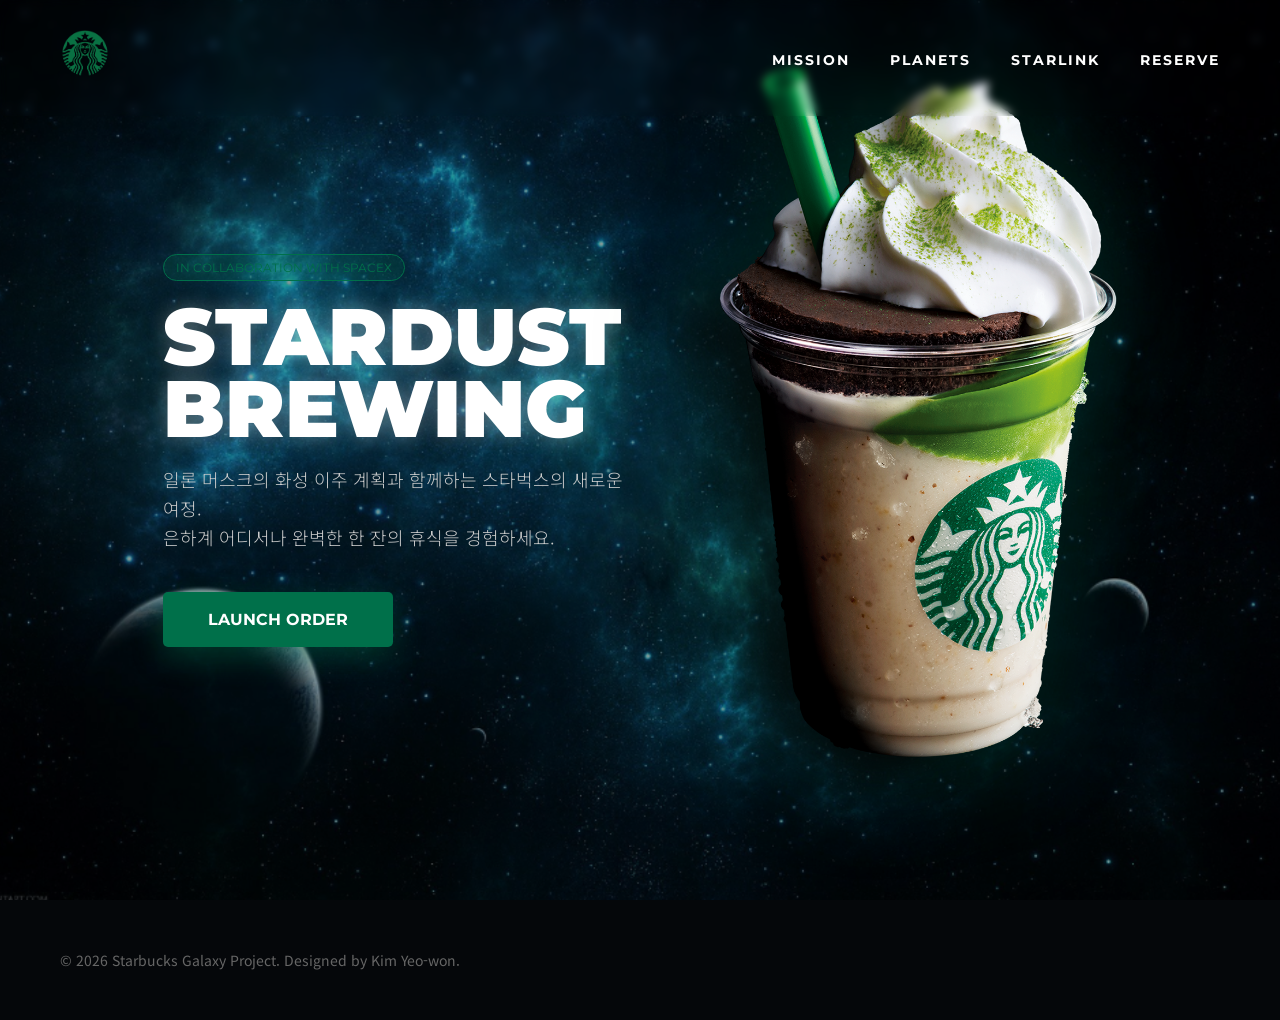
==== example/index.html @ 32a8cc9a "0512c" ====
<!DOCTYPE html>
<html lang="ko">
<head>
    <meta charset="UTF-8">
    <meta name="viewport" content="width=device-width, initial-scale=1.0">
    <title>Starbucks Galaxy | In Collaboration with SpaceX</title>
    <link href="https://fonts.googleapis.com/css2?family=Montserrat:wght@700;900&family=Noto+Sans+KR:wght@300;500;700&display=swap" rel="stylesheet">
    <link rel="stylesheet" href="style.css">
</head>
<body>
    <div class="space-background"></div>

    <header>
        <div class="container">
            <h1 class="logo">
                <a href="#"><img src="./images/logo.png" alt="Starbucks"></a>
            </h1>
            <nav>
                <ul class="nav-menu">
                    <li><a href="#">MISSION</a></li>
                    <li><a href="#">PLANETS</a></li>
                    <li><a href="#">STARLINK</a></li>
                    <li><a href="#">RESERVE</a></li>
                </ul>
            </nav>
        </div>
    </header>

    <main class="hero">
        <div class="container">
            <div class="hero-content">
                <span class="badge">IN COLLABORATION WITH SPACEX</span>
                <h2 class="main-title">STARDUST<br>BREWING</h2>
                <p class="description">
                    일론 머스크의 화성 이주 계획과 함께하는 스타벅스의 새로운 여정.<br>
                    은하계 어디서나 완벽한 한 잔의 휴식을 경험하세요.
                </p>
                <div class="cta-area">
                    <a href="#" class="btn-primary">LAUNCH ORDER</a>
                </div>
            </div>
            
            <div class="hero-visual">
                <img src="./images/cup.png" alt="Space Coffee" class="floating-cup">
            </div>
        </div>
    </main>

    <footer>
        <div class="container">
            <p>&copy; 2026 Starbucks Galaxy Project. Designed by Kim Yeo-won.</p>
        </div>
    </footer>
</body>
</html>
---- example/style.css ----
/* 1. Reset & Base */
* { margin: 0; padding: 0; box-sizing: border-box; }
body {
    background-color: #05070a;
    color: #ffffff;
    font-family: 'Noto Sans KR', sans-serif;
    overflow-x: hidden;
}

.container {
    max-width: 1200px; /* 교수님 가이드 준수 */
    margin: 0 auto;
    padding: 0 20px;
    display: flex;
    justify-content: space-between;
    align-items: center;
}

/* 2. Space Background (Parallax 효과 배경) */
.space-background {
    position: fixed;
    top: 0; left: 0;
    width: 100%; height: 100%;
    /* 배경 이미지는 1920px 고화질 권장 */
    background: url('./images/우주배경.png') no-repeat center center;
    background-size: cover;
    background-attachment: fixed;
    z-index: -1;
    filter: brightness(0.6);
}

/* 3. Header & Navigation */
header {
    width: 100%;
    padding: 30px 0;
    position: fixed;
    top: 0; left: 0;
    z-index: 1000;
    backdrop-filter: blur(5px); /* 유리창 느낌 */
}

.logo img { width: 50px; height: auto; }

.nav-menu { display: flex; list-style: none; }
.nav-menu li { margin-left: 40px; }
.nav-menu li a {
    text-decoration: none;
    color: #fff;
    font-family: 'Montserrat', sans-serif;
    font-weight: 700;
    font-size: 14px;
    letter-spacing: 2px;
    transition: 0.3s;
}
.nav-menu li a:hover { color: #00704A; }

/* 4. Hero Section */
.hero {
    height: 100vh;
    display: flex;
    align-items: center;
}

.hero-content { flex: 1; }
.badge {
    display: inline-block;
    padding: 5px 12px;
    background: rgba(0, 112, 74, 0.2);
    border: 1px solid #00704A;
    border-radius: 50px;
    font-family: 'Montserrat', sans-serif;
    font-size: 12px;
    color: #00704A;
    margin-bottom: 20px;
}

.main-title {
    font-family: 'Montserrat', sans-serif;
    font-weight: 900;
    font-size: 80px;
    line-height: 0.9;
    margin-bottom: 20px;
    text-shadow: 0 0 20px rgba(255,255,255,0.3);
}

.description {
    font-size: 18px;
    line-height: 1.6;
    font-weight: 300;
    margin-bottom: 40px;
    color: #cccccc;
}

.btn-primary {
    display: inline-block;
    padding: 18px 45px;
    background: #00704A;
    color: #fff;
    text-decoration: none;
    font-family: 'Montserrat', sans-serif;
    font-weight: 700;
    border-radius: 5px;
    transition: 0.4s;
    box-shadow: 0 10px 30px rgba(0, 112, 74, 0.4);
}
.btn-primary:hover {
    transform: translateY(-5px);
    background: #008254;
    box-shadow: 0 15px 40px rgba(0, 112, 74, 0.6);
}

/* 5. Floating Animation (Concept 1, 3 통합) */
.hero-visual {
    flex: 1;
    display: flex;
    justify-content: flex-end;
}

.floating-cup {
    width: 450px; /* 1920px 화면에서 적절한 크기 */
    animation: spaceFloat 6s ease-in-out infinite;
    filter: drop-shadow(0 0 50px rgba(0, 112, 74, 0.3));
}

@keyframes spaceFloat {
    0%, 100% { transform: translateY(0) rotate(0deg); }
    50% { transform: translateY(-30px) rotate(3deg); }
}

/* 6. Footer */
footer {
    padding: 50px 0;
    text-align: center;
    font-size: 14px;
    color: #666;
}
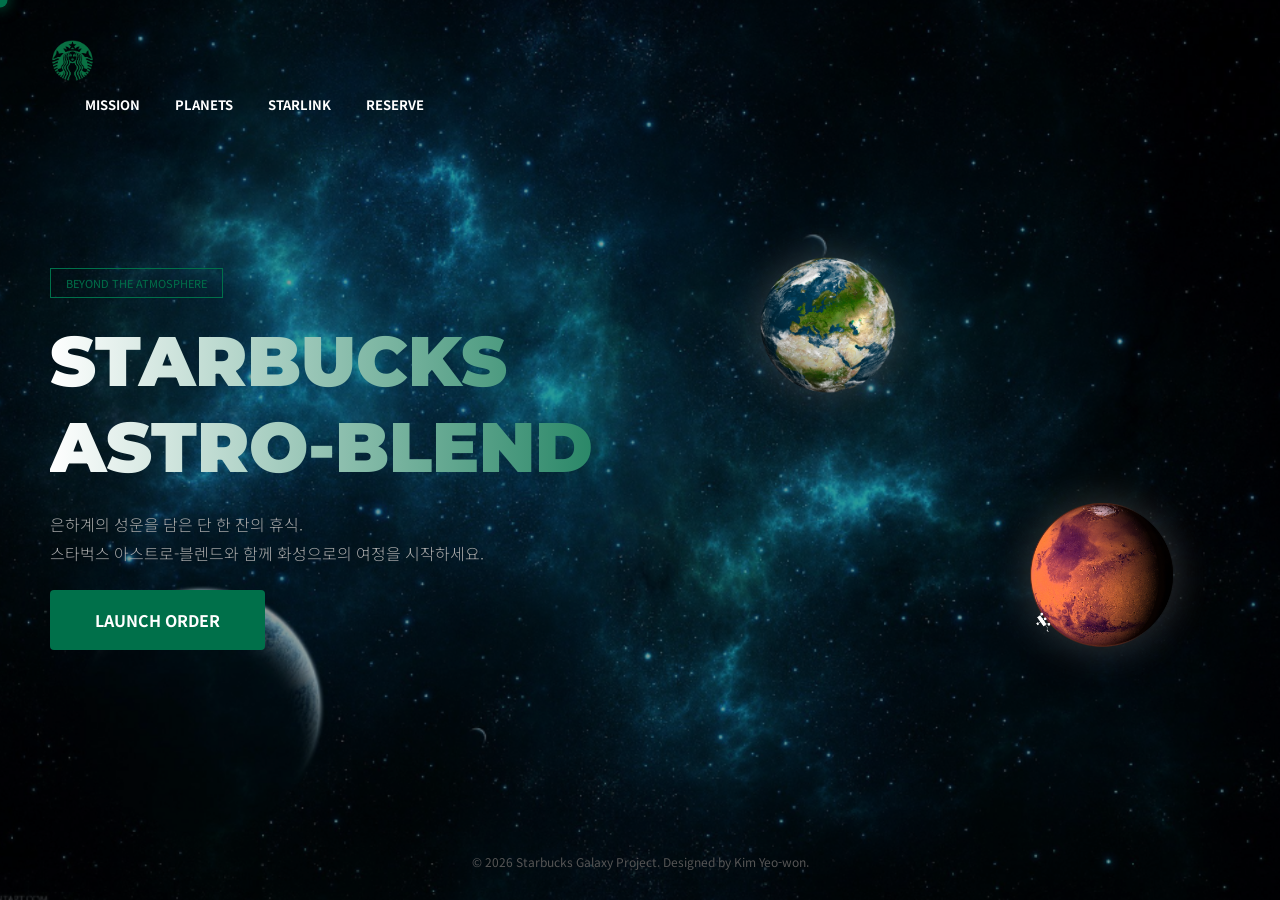
==== commit 66da4c0e: "j" ====
--- a/example/index.html
+++ b/example/index.html
@@ -3,18 +3,17 @@
 <head>
     <meta charset="UTF-8">
     <meta name="viewport" content="width=device-width, initial-scale=1.0">
-    <title>Starbucks Galaxy | In Collaboration with SpaceX</title>
-    <link href="https://fonts.googleapis.com/css2?family=Montserrat:wght@700;900&family=Noto+Sans+KR:wght@300;500;700&display=swap" rel="stylesheet">
+    <title>STARBUCKS: ASTRO-BLEND</title>
+    <link href="https://fonts.googleapis.com/css2?family=Montserrat:wght@700;900&family=Noto+Sans+KR:wght@100;300;700&display=swap" rel="stylesheet">
     <link rel="stylesheet" href="style.css">
 </head>
 <body>
+    <div class="cursor-follower"></div>
     <div class="space-background"></div>
-
+    
     <header>
         <div class="container">
-            <h1 class="logo">
-                <a href="#"><img src="./images/logo.png" alt="Starbucks"></a>
-            </h1>
+            <h1 class="logo"><a href="#"><img src="./images/logo.png" alt="Starbucks"></a></h1>
             <nav>
                 <ul class="nav-menu">
                     <li><a href="#">MISSION</a></li>
@@ -26,30 +25,46 @@
         </div>
     </header>
 
-    <main class="hero">
-        <div class="container">
-            <div class="hero-content">
-                <span class="badge">IN COLLABORATION WITH SPACEX</span>
-                <h2 class="main-title">STARDUST<br>BREWING</h2>
-                <p class="description">
-                    일론 머스크의 화성 이주 계획과 함께하는 스타벅스의 새로운 여정.<br>
-                    은하계 어디서나 완벽한 한 잔의 휴식을 경험하세요.
-                </p>
-                <div class="cta-area">
+    <main>
+        <section class="hero">
+            <div class="container flex-box">
+                <div class="hero-content">
+                    <span class="badge">BEYOND THE ATMOSPHERE</span>
+                    <h2 class="main-title">STARBUCKS<br>ASTRO-BLEND</h2> <p class="description">
+                        은하계의 성운을 담은 단 한 잔의 휴식.<br>
+                        스타벅스 아스트로-블렌드와 함께 화성으로의 여정을 시작하세요.
+                    </p>
                     <a href="#" class="btn-primary">LAUNCH ORDER</a>
                 </div>
+
+                <div class="galaxy-display">
+                    <div class="planet-unit earth-pos">
+                        <div class="interaction-area">
+                            <img src="./images/cup.png" alt="Earth Drink" class="drink-popup">
+                            <img src="./images/planet_earth.png" alt="Earth" class="planet-img">
+                        </div>
+                    </div>
+                    <div class="planet-unit mars-pos">
+                        <div class="interaction-area">
+                            <img src="./images/drink_red.png" alt="Mars Drink" class="drink-popup">
+                            <img src="./images/planet_mars.png" alt="Mars" class="planet-img">
+                        </div>
+                    </div>
+                </div>
             </div>
-            
-            <div class="hero-visual">
-                <img src="./images/cup.png" alt="Space Coffee" class="floating-cup">
-            </div>
-        </div>
+        </section>
     </main>
 
     <footer>
-        <div class="container">
-            <p>&copy; 2026 Starbucks Galaxy Project. Designed by Kim Yeo-won.</p>
-        </div>
+        <p>&copy; 2026 Starbucks Galaxy Project. Designed by Kim Yeo-won.</p>
     </footer>
+
+    <script>
+        const cursor = document.querySelector('.cursor-follower');
+        document.addEventListener('mousemove', (e) => {
+            cursor.style.left = e.clientX + 'px';
+            cursor.style.top = e.clientY + 'px';
+        });
+    </script>
 </body>
 </html>
--- a/example/style.css
+++ b/example/style.css
@@ -1,136 +1,92 @@
-/* 1. Reset & Base */
-* { margin: 0; padding: 0; box-sizing: border-box; }
-body {
-    background-color: #05070a;
-    color: #ffffff;
-    font-family: 'Noto Sans KR', sans-serif;
-    overflow-x: hidden;
+/* 기본 설정 */
+* { margin: 0; padding: 0; box-sizing: border-box; cursor: none; }
+body { background-color: #020406; color: #fff; font-family: 'Noto Sans KR', sans-serif; overflow: hidden; }
+
+/* 커스텀 커서 */
+.cursor-follower {
+    width: 15px; height: 15px; background: #00704a; border-radius: 50%;
+    position: fixed; pointer-events: none; z-index: 9999;
+    box-shadow: 0 0 15px #00704a; transform: translate(-50%, -50%);
 }
 
-.container {
-    max-width: 1200px; /* 교수님 가이드 준수 */
-    margin: 0 auto;
-    padding: 0 20px;
-    display: flex;
-    justify-content: space-between;
-    align-items: center;
-}
-
-/* 2. Space Background (Parallax 효과 배경) */
+/* 배경 복구: 이미지 경로 확인 필수! */
 .space-background {
-    position: fixed;
-    top: 0; left: 0;
-    width: 100%; height: 100%;
-    /* 배경 이미지는 1920px 고화질 권장 */
+    position: fixed; top: 0; left: 0; width: 100%; height: 100%;
     background: url('./images/우주배경.png') no-repeat center center;
     background-size: cover;
-    background-attachment: fixed;
     z-index: -1;
     filter: brightness(0.6);
 }
 
-/* 3. Header & Navigation */
-header {
-    width: 100%;
-    padding: 30px 0;
-    position: fixed;
-    top: 0; left: 0;
-    z-index: 1000;
-    backdrop-filter: blur(5px); /* 유리창 느낌 */
-}
+.container { max-width: 1400px; margin: 0 auto; padding: 0 50px; }
+.flex-box { display: flex; justify-content: space-between; align-items: center; height: 100vh; }
 
-.logo img { width: 50px; height: auto; }
-
-.nav-menu { display: flex; list-style: none; }
-.nav-menu li { margin-left: 40px; }
-.nav-menu li a {
-    text-decoration: none;
-    color: #fff;
-    font-family: 'Montserrat', sans-serif;
-    font-weight: 700;
-    font-size: 14px;
-    letter-spacing: 2px;
-    transition: 0.3s;
-}
-.nav-menu li a:hover { color: #00704A; }
-
-/* 4. Hero Section */
-.hero {
-    height: 100vh;
-    display: flex;
-    align-items: center;
-}
-
-.hero-content { flex: 1; }
-.badge {
-    display: inline-block;
-    padding: 5px 12px;
-    background: rgba(0, 112, 74, 0.2);
-    border: 1px solid #00704A;
-    border-radius: 50px;
-    font-family: 'Montserrat', sans-serif;
-    font-size: 12px;
-    color: #00704A;
+/* 타이틀 한 줄 고정 */
+.hero-content { flex: 0 0 650px; }
+.main-title {
+    font-family: 'Montserrat', sans-serif; font-weight: 900; font-size: 70px;
+    white-space: nowrap; 
+    background: linear-gradient(to right, #fff, #00704a);
+    -webkit-background-clip: text; -webkit-text-fill-color: transparent;
     margin-bottom: 20px;
 }
 
-.main-title {
-    font-family: 'Montserrat', sans-serif;
-    font-weight: 900;
-    font-size: 80px;
-    line-height: 0.9;
-    margin-bottom: 20px;
-    text-shadow: 0 0 20px rgba(255,255,255,0.3);
+/* 행성 배치 영역 */
+.galaxy-display {
+    position: relative;
+    width: 600px; height: 500px;
 }
 
-.description {
-    font-size: 18px;
-    line-height: 1.6;
-    font-weight: 300;
-    margin-bottom: 40px;
-    color: #cccccc;
+.planet-unit {
+    position: absolute;
+    width: 150px; height: 150px;
+    display: flex; justify-content: center; align-items: center;
 }
 
-.btn-primary {
-    display: inline-block;
-    padding: 18px 45px;
-    background: #00704A;
-    color: #fff;
-    text-decoration: none;
-    font-family: 'Montserrat', sans-serif;
-    font-weight: 700;
-    border-radius: 5px;
-    transition: 0.4s;
-    box-shadow: 0 10px 30px rgba(0, 112, 74, 0.4);
-}
-.btn-primary:hover {
-    transform: translateY(-5px);
-    background: #008254;
-    box-shadow: 0 15px 40px rgba(0, 112, 74, 0.6);
+/* 지구와 화성 위치 분산 (서로 안 붙게 수정) */
+.earth-pos { top: 10%; left: 10%; }
+.mars-pos { bottom: 10%; right: 10%; }
+
+.interaction-area {
+    position: relative;
+    width: 100%; height: 100%;
+    display: flex; flex-direction: column; align-items: center;
 }
 
-/* 5. Floating Animation (Concept 1, 3 통합) */
-.hero-visual {
-    flex: 1;
-    display: flex;
-    justify-content: flex-end;
+.planet-img {
+    width: 100%; height: 100%; object-fit: contain;
+    z-index: 2; transition: 0.5s ease;
+    filter: drop-shadow(0 0 20px rgba(255,255,255,0.2));
 }
 
-.floating-cup {
-    width: 450px; /* 1920px 화면에서 적절한 크기 */
-    animation: spaceFloat 6s ease-in-out infinite;
-    filter: drop-shadow(0 0 50px rgba(0, 112, 74, 0.3));
+/* 음료 팝업 인터랙션 */
+.drink-popup {
+    position: absolute;
+    bottom: 30px;
+    width: 130px; /* 음료 크기 */
+    opacity: 0;
+    transform: translateY(30px) scale(0.5);
+    transition: all 0.6s cubic-bezier(0.34, 1.56, 0.64, 1);
+    z-index: 1;
 }
 
-@keyframes spaceFloat {
-    0%, 100% { transform: translateY(0) rotate(0deg); }
-    50% { transform: translateY(-30px) rotate(3deg); }
+/* 호버 시 음료가 위로 튀어나옴 */
+.interaction-area:hover .drink-popup {
+    opacity: 1;
+    transform: translateY(-120px) scale(1.1);
 }
 
-/* 6. Footer */
-footer {
-    padding: 50px 0;
-    text-align: center;
-    font-size: 14px;
-    color: #666;
-}+.interaction-area:hover .planet-img {
+    transform: scale(1.1);
+}
+
+/* 기타 UI */
+header { position: fixed; top: 0; width: 100%; padding: 40px 0; z-index: 100; }
+.logo img { width: 45px; }
+.nav-menu { display: flex; list-style: none; }
+.nav-menu li { margin-left: 35px; }
+.nav-menu a { color: #fff; text-decoration: none; font-size: 13px; font-weight: 700; }
+.badge { color: #00704a; border: 1px solid #00704a; padding: 6px 15px; font-size: 11px; margin-bottom: 20px; display: inline-block; }
+.description { font-weight: 300; color: #aaa; line-height: 1.8; margin-bottom: 40px; }
+.btn-primary { background: #00704a; color: #fff; padding: 18px 45px; text-decoration: none; border-radius: 4px; font-weight: 700; }
+footer { position: fixed; bottom: 30px; width: 100%; text-align: center; font-size: 12px; color: #555; }
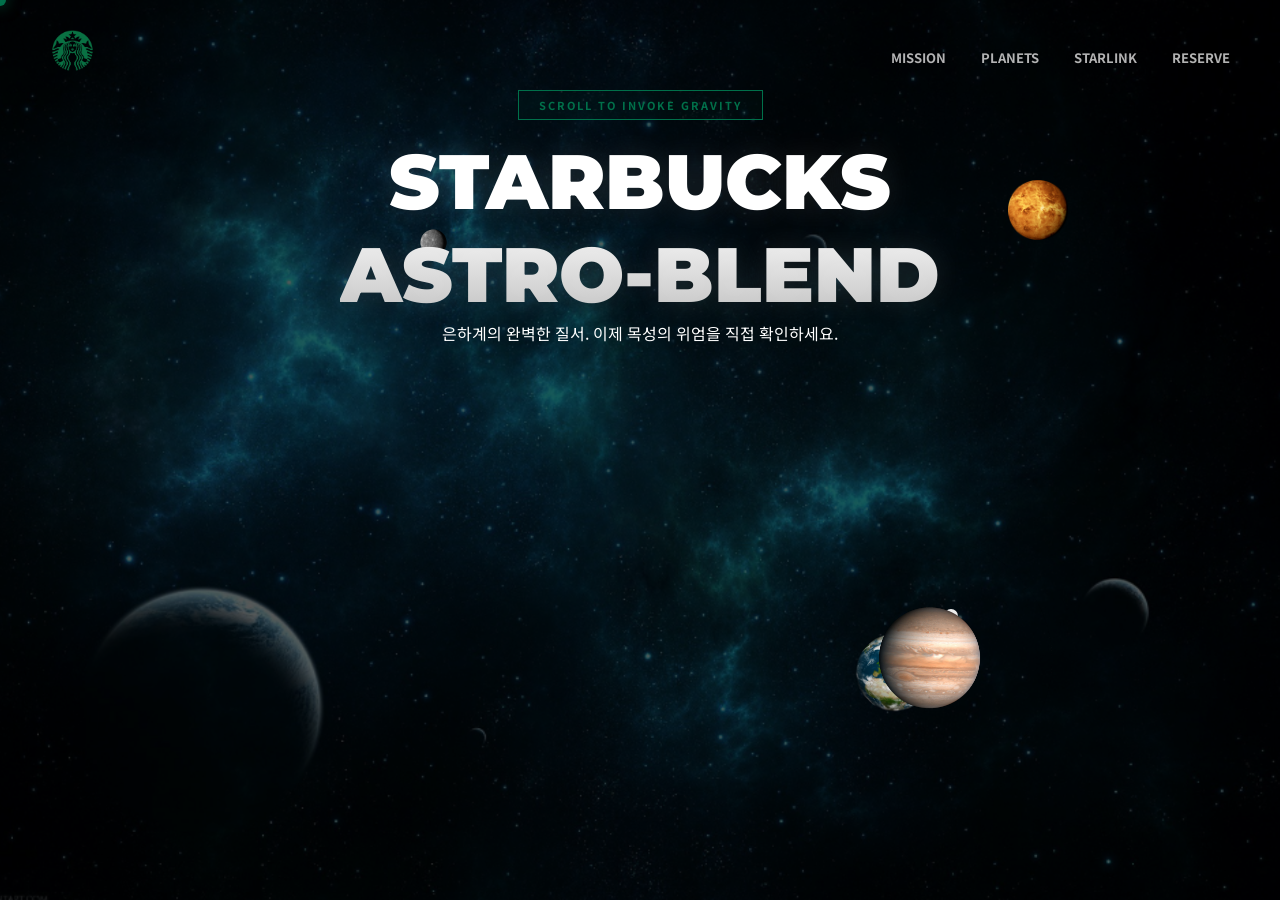
==== commit 0d133fe8: "0519" ====
--- a/example/index.html
+++ b/example/index.html
@@ -2,9 +2,8 @@
 <html lang="ko">
 <head>
     <meta charset="UTF-8">
-    <meta name="viewport" content="width=device-width, initial-scale=1.0">
-    <title>STARBUCKS: ASTRO-BLEND</title>
-    <link href="https://fonts.googleapis.com/css2?family=Montserrat:wght@700;900&family=Noto+Sans+KR:wght@100;300;700&display=swap" rel="stylesheet">
+    <title>STARBUCKS: THE COSMIC ORDER</title>
+    <link href="https://fonts.googleapis.com/css2?family=Montserrat:wght@900&family=Noto+Sans+KR:wght@100;300;700&display=swap" rel="stylesheet">
     <link rel="stylesheet" href="style.css">
 </head>
 <body>
@@ -12,55 +11,79 @@
     <div class="space-background"></div>
     
     <header>
-        <div class="container">
-            <h1 class="logo"><a href="#"><img src="./images/logo.png" alt="Starbucks"></a></h1>
+        <div class="container flex-header">
+            <h1 class="logo"><img src="./images/logo.png" alt="Starbucks"></h1>
             <nav>
                 <ul class="nav-menu">
-                    <li><a href="#">MISSION</a></li>
-                    <li><a href="#">PLANETS</a></li>
-                    <li><a href="#">STARLINK</a></li>
-                    <li><a href="#">RESERVE</a></li>
+                    <li><a href="#">MISSION</a></li><li><a href="#">PLANETS</a></li><li><a href="#">STARLINK</a></li><li><a href="#">RESERVE</a></li>
                 </ul>
             </nav>
         </div>
     </header>
 
-    <main>
-        <section class="hero">
-            <div class="container flex-box">
-                <div class="hero-content">
-                    <span class="badge">BEYOND THE ATMOSPHERE</span>
-                    <h2 class="main-title">STARBUCKS<br>ASTRO-BLEND</h2> <p class="description">
-                        은하계의 성운을 담은 단 한 잔의 휴식.<br>
-                        스타벅스 아스트로-블렌드와 함께 화성으로의 여정을 시작하세요.
-                    </p>
-                    <a href="#" class="btn-primary">LAUNCH ORDER</a>
-                </div>
+    <main id="main-canvas">
+        <div class="hero-text" id="hero-text">
+            <span class="badge">SCROLL TO INVOKE GRAVITY</span>
+            <h2 class="main-title">STARBUCKS<br>ASTRO-BLEND</h2> <p class="description">은하계의 완벽한 질서. 이제 목성의 위엄을 직접 확인하세요.</p>
+        </div>
 
-                <div class="galaxy-display">
-                    <div class="planet-unit earth-pos">
-                        <div class="interaction-area">
-                            <img src="./images/cup.png" alt="Earth Drink" class="drink-popup">
-                            <img src="./images/planet_earth.png" alt="Earth" class="planet-img">
-                        </div>
-                    </div>
-                    <div class="planet-unit mars-pos">
-                        <div class="interaction-area">
-                            <img src="./images/drink_red.png" alt="Mars Drink" class="drink-popup">
-                            <img src="./images/planet_mars.png" alt="Mars" class="planet-img">
-                        </div>
-                    </div>
+        <div class="solar-system" id="solar-system">
+            <div class="sun-event-group">
+                <img src="./images/sun_drink.png" alt="Sun Drink" class="sun-drink-popup">
+                <div class="center-sun">
+                    <img src="./images/sun.png" alt="Sun" class="sun-img">
+                    <div class="sun-glow"></div>
                 </div>
             </div>
-        </section>
+
+            <div class="orbit-container">
+                <div class="static-orbit" style="--orbit: 160px;"></div>
+                <div class="static-orbit" style="--orbit: 240px;"></div>
+                <div class="static-orbit" style="--orbit: 340px;"></div>
+                <div class="static-orbit" style="--orbit: 450px;"></div>
+                <div class="static-orbit" style="--orbit: 620px;"></div>
+                <div class="static-orbit" style="--orbit: 800px;"></div>
+            </div>
+
+            <div class="planet-node" style="--scatter-x: -30vw; --scatter-y: -25vh; --orbit: 160px; --p-size: 35px; --speed: 8s;">
+                <div class="planet-unit"><img src="./images/drink_mercury.png" class="drink-popup"><img src="./images/planet_mercury.png" class="planet-img"></div>
+            </div>
+            <div class="planet-node" style="--scatter-x: 10vw; --scatter-y: -30vh; --orbit: 240px; --p-size: 60px; --speed: 13s;">
+                <div class="planet-unit"><img src="./images/drink_venus.png" class="drink-popup"><img src="./images/planet_venus.png" class="planet-img"></div>
+            </div>
+            <div class="planet-node" style="--scatter-x: -10vw; --scatter-y: 20vh; --orbit: 340px; --p-size: 85px; --speed: 20s;">
+                <div class="planet-unit">
+                    <img src="./images/cup.png" class="drink-popup">
+                    <div class="earth-system">
+                        <img src="./images/planet_earth.png" class="planet-img">
+                        <div class="moon-wrap"><img src="./images/planet_moon.png" class="moon"></div> </div>
+                </div>
+            </div>
+            <div class="planet-node" style="--scatter-x: 20vw; --scatter-y: 25vh; --orbit: 450px; --p-size: 55px; --speed: 28s;">
+                <div class="planet-unit"><img src="./images/drink_red.png" class="drink-popup"><img src="./images/planet_mars.png" class="planet-img"></div>
+            </div>
+            <div class="planet-node" style="--scatter-x: -35vw; --scatter-y: 10vh; --orbit: 620px; --p-size: 240px; --speed: 45s;"> <div class="planet-unit"><img src="./images/drink_brown.png" class="drink-popup"><img src="./images/planet_jupiter.png" class="planet-img"></div>
+            </div>
+            <div class="planet-node" style="--scatter-x: 30vw; --scatter-y: -15vh; --orbit: 800px; --p-size: 150px; --speed: 65s;"> <div class="planet-unit"><img src="./images/drink_yellow.png" class="drink-popup"><img src="./images/planet_saturn.png" class="planet-img" style="width:170%;"></div>
+            </div>
+        </div>
     </main>
 
-    <footer>
-        <p>&copy; 2026 Starbucks Galaxy Project. Designed by Kim Yeo-won.</p>
-    </footer>
+    <script>
+        const solarSystem = document.getElementById('solar-system');
+        const heroText = document.getElementById('hero-text');
+        const cursor = document.querySelector('.cursor-follower');
 
-    <script>
-        const cursor = document.querySelector('.cursor-follower');
+        window.addEventListener('wheel', (e) => {
+            if (e.deltaY > 0) {
+                solarSystem.classList.add('active');
+                heroText.classList.add('active');
+            } else {
+                solarSystem.classList.remove('active');
+                heroText.classList.remove('active');
+            }
+        });
+
         document.addEventListener('mousemove', (e) => {
             cursor.style.left = e.clientX + 'px';
             cursor.style.top = e.clientY + 'px';
--- a/example/style.css
+++ b/example/style.css
@@ -1,92 +1,98 @@
-/* 기본 설정 */
+/* 1. 글로벌 리셋 & 스타벅스 그린 커서 */
 * { margin: 0; padding: 0; box-sizing: border-box; cursor: none; }
-body { background-color: #020406; color: #fff; font-family: 'Noto Sans KR', sans-serif; overflow: hidden; }
+body { background-color: #010204; color: #fff; font-family: 'Noto Sans KR', sans-serif; overflow: hidden; }
 
-/* 커스텀 커서 */
-.cursor-follower {
-    width: 15px; height: 15px; background: #00704a; border-radius: 50%;
-    position: fixed; pointer-events: none; z-index: 9999;
-    box-shadow: 0 0 15px #00704a; transform: translate(-50%, -50%);
+.space-background {
+    position: fixed; width: 100%; height: 100%;
+    background: url('./images/우주배경.png') center/cover;
+    z-index: -1; filter: brightness(0.35);
 }
 
-/* 배경 복구: 이미지 경로 확인 필수! */
-.space-background {
-    position: fixed; top: 0; left: 0; width: 100%; height: 100%;
-    background: url('./images/우주배경.png') no-repeat center center;
-    background-size: cover;
-    z-index: -1;
-    filter: brightness(0.6);
+.cursor-follower {
+    width: 12px; height: 12px; background: #00704A; border-radius: 50%;
+    position: fixed; pointer-events: none; z-index: 9999;
+    box-shadow: 0 0 15px rgba(0, 112, 74, 0.8); transform: translate(-50%, -50%);
+    transition: transform 0.1s ease-out;
 }
 
-.container { max-width: 1400px; margin: 0 auto; padding: 0 50px; }
-.flex-box { display: flex; justify-content: space-between; align-items: center; height: 100vh; }
+/* 2. Header & UI */
+header { position: fixed; top: 0; width: 100%; padding: 30px 0; z-index: 1000; }
+.flex-header { display: flex; justify-content: space-between; align-items: center; max-width: 1400px; margin: 0 auto; padding: 0 50px; }
+.logo img { width: 45px; }
 
-/* 타이틀 한 줄 고정 */
-.hero-content { flex: 0 0 650px; }
+.nav-menu { display: flex; list-style: none; }
+.nav-menu li { margin-left: 35px; }
+.nav-menu a { color: rgba(255,255,255,0.7); text-decoration: none; font-size: 13px; font-weight: 700; transition: 0.3s; }
+.nav-menu a:hover { color: #00704A; }
+
+/* 3. 타이틀 & 스타벅스 그린 배지 */
+.hero-text { position: absolute; top: 10%; left: 50%; transform: translateX(-50%); text-align: center; z-index: 100; pointer-events: none; }
+.badge { 
+    color: #00704A; border: 1.2px solid #00704A; padding: 6px 20px; 
+    font-size: 11px; font-weight: 700; letter-spacing: 2px;
+    margin-bottom: 15px; display: inline-block; background: rgba(0, 112, 74, 0.05); 
+}
 .main-title {
-    font-family: 'Montserrat', sans-serif; font-weight: 900; font-size: 70px;
-    white-space: nowrap; 
-    background: linear-gradient(to right, #fff, #00704a);
+    font-family: 'Montserrat'; font-weight: 900; font-size: 4.8rem; white-space: nowrap;
+    background: linear-gradient(to bottom, #ffffff 40%, #c0c0c0 100%);
     -webkit-background-clip: text; -webkit-text-fill-color: transparent;
-    margin-bottom: 20px;
+    text-shadow: 0 0 30px rgba(255, 255, 255, 0.1);
 }
 
-/* 행성 배치 영역 */
-.galaxy-display {
-    position: relative;
-    width: 600px; height: 500px;
+/* 4. 태양계 정렬 시스템 */
+.solar-system { position: relative; width: 100vw; height: 100vh; display: flex; justify-content: center; align-items: center; }
+
+.sun-event-group { position: relative; z-index: 20; display: flex; justify-content: center; align-items: center; }
+.center-sun {
+    width: 240px; opacity: 0; transform: scale(0);
+    transition: 1.5s cubic-bezier(0.34, 1.56, 0.64, 1);
+    cursor: pointer;
+}
+.solar-system.active .center-sun { opacity: 1; transform: scale(1); }
+.sun-img { width: 100%; filter: drop-shadow(0 0 60px rgba(255, 69, 0, 0.5)); }
+
+/* 태양 전용 음료 팝업 */
+.sun-drink-popup {
+    position: absolute; top: -200px; width: 160px;
+    opacity: 0; transform: translateY(30px) scale(0.6);
+    transition: 0.6s ease; z-index: 25; pointer-events: none;
+}
+.sun-event-group:hover .sun-drink-popup { opacity: 1; transform: translateY(0) scale(1.1); }
+
+/* 5. 궤도: 네 스케치대로 태양 중심의 얇은 동심원 */
+.planet-node { position: absolute; transition: all 1.8s cubic-bezier(0.2, 1, 0.3, 1); }
+.planet-node { transform: translate(var(--scatter-x), var(--scatter-y)); } /* Chaos: 분산 */
+
+.solar-system.active .planet-node { transform: translate(0, 0); animation: planetRotate var(--speed) linear infinite; }
+
+/* 스케치대로 태양 중심을 기준으로 얇게 그려지는 라인 */
+.orbit-line { position: absolute; border-radius: 50%; border: 1px solid transparent; transition: 1.5s; pointer-events: sun center; }
+.solar-system.active .orbit-line {
+    width: calc(var(--orbit) * 2); height: calc(var(--orbit) * 2);
+    border: 0.8px solid rgba(255, 255, 255, 0.15); /* 얇고 정교한 선 */
 }
 
+/* 6. 행성 유닛 & 음료 (전/후 모두 팝업) */
 .planet-unit {
-    position: absolute;
-    width: 150px; height: 150px;
-    display: flex; justify-content: center; align-items: center;
+    position: absolute; transform: translateX(var(--orbit));
+    width: var(--p-size); height: var(--p-size);
+    display: flex; flex-direction: column; align-items: center;
+    cursor: pointer; z-index: 30;
 }
+.planet-img { width: 100%; height: 100%; object-fit: contain; transition: 0.4s ease; }
 
-/* 지구와 화성 위치 분산 (서로 안 붙게 수정) */
-.earth-pos { top: 10%; left: 10%; }
-.mars-pos { bottom: 10%; right: 10%; }
+.drink-popup {
+    position: absolute; bottom: 50%; width: 120px;
+    opacity: 0; transform: translateY(20px) scale(0.5);
+    transition: 0.6s cubic-bezier(0.17, 0.88, 0.32, 1.27);
+    z-index: 35; pointer-events: none;
+}
+.planet-unit:hover .drink-popup { opacity: 1; transform: translateY(-130px) scale(1.1); }
+.planet-unit:hover .planet-img { transform: scale(1.2); filter: brightness(1.2); }
 
-.interaction-area {
-    position: relative;
-    width: 100%; height: 100%;
-    display: flex; flex-direction: column; align-items: center;
-}
+@keyframes planetRotate { from { transform: rotate(0deg); } to { transform: rotate(360deg); } }
 
-.planet-img {
-    width: 100%; height: 100%; object-fit: contain;
-    z-index: 2; transition: 0.5s ease;
-    filter: drop-shadow(0 0 20px rgba(255,255,255,0.2));
-}
-
-/* 음료 팝업 인터랙션 */
-.drink-popup {
-    position: absolute;
-    bottom: 30px;
-    width: 130px; /* 음료 크기 */
-    opacity: 0;
-    transform: translateY(30px) scale(0.5);
-    transition: all 0.6s cubic-bezier(0.34, 1.56, 0.64, 1);
-    z-index: 1;
-}
-
-/* 호버 시 음료가 위로 튀어나옴 */
-.interaction-area:hover .drink-popup {
-    opacity: 1;
-    transform: translateY(-120px) scale(1.1);
-}
-
-.interaction-area:hover .planet-img {
-    transform: scale(1.1);
-}
-
-/* 기타 UI */
-header { position: fixed; top: 0; width: 100%; padding: 40px 0; z-index: 100; }
-.logo img { width: 45px; }
-.nav-menu { display: flex; list-style: none; }
-.nav-menu li { margin-left: 35px; }
-.nav-menu a { color: #fff; text-decoration: none; font-size: 13px; font-weight: 700; }
-.badge { color: #00704a; border: 1px solid #00704a; padding: 6px 15px; font-size: 11px; margin-bottom: 20px; display: inline-block; }
-.description { font-weight: 300; color: #aaa; line-height: 1.8; margin-bottom: 40px; }
-.btn-primary { background: #00704a; color: #fff; padding: 18px 45px; text-decoration: none; border-radius: 4px; font-weight: 700; }
-footer { position: fixed; bottom: 30px; width: 100%; text-align: center; font-size: 12px; color: #555; }+/* 지구-달 */
+.earth-system { position: relative; width: 100%; height: 100%; }
+.moon-wrap { position: absolute; top: 50%; left: 50%; width: 150%; height: 150%; margin-top: -75%; margin-left: -75%; animation: planetRotate 5s linear infinite; }
+.moon { width: 14px; height: 14px; background: #eee; border-radius: 50%; position: absolute; top: 0; right: 0; }
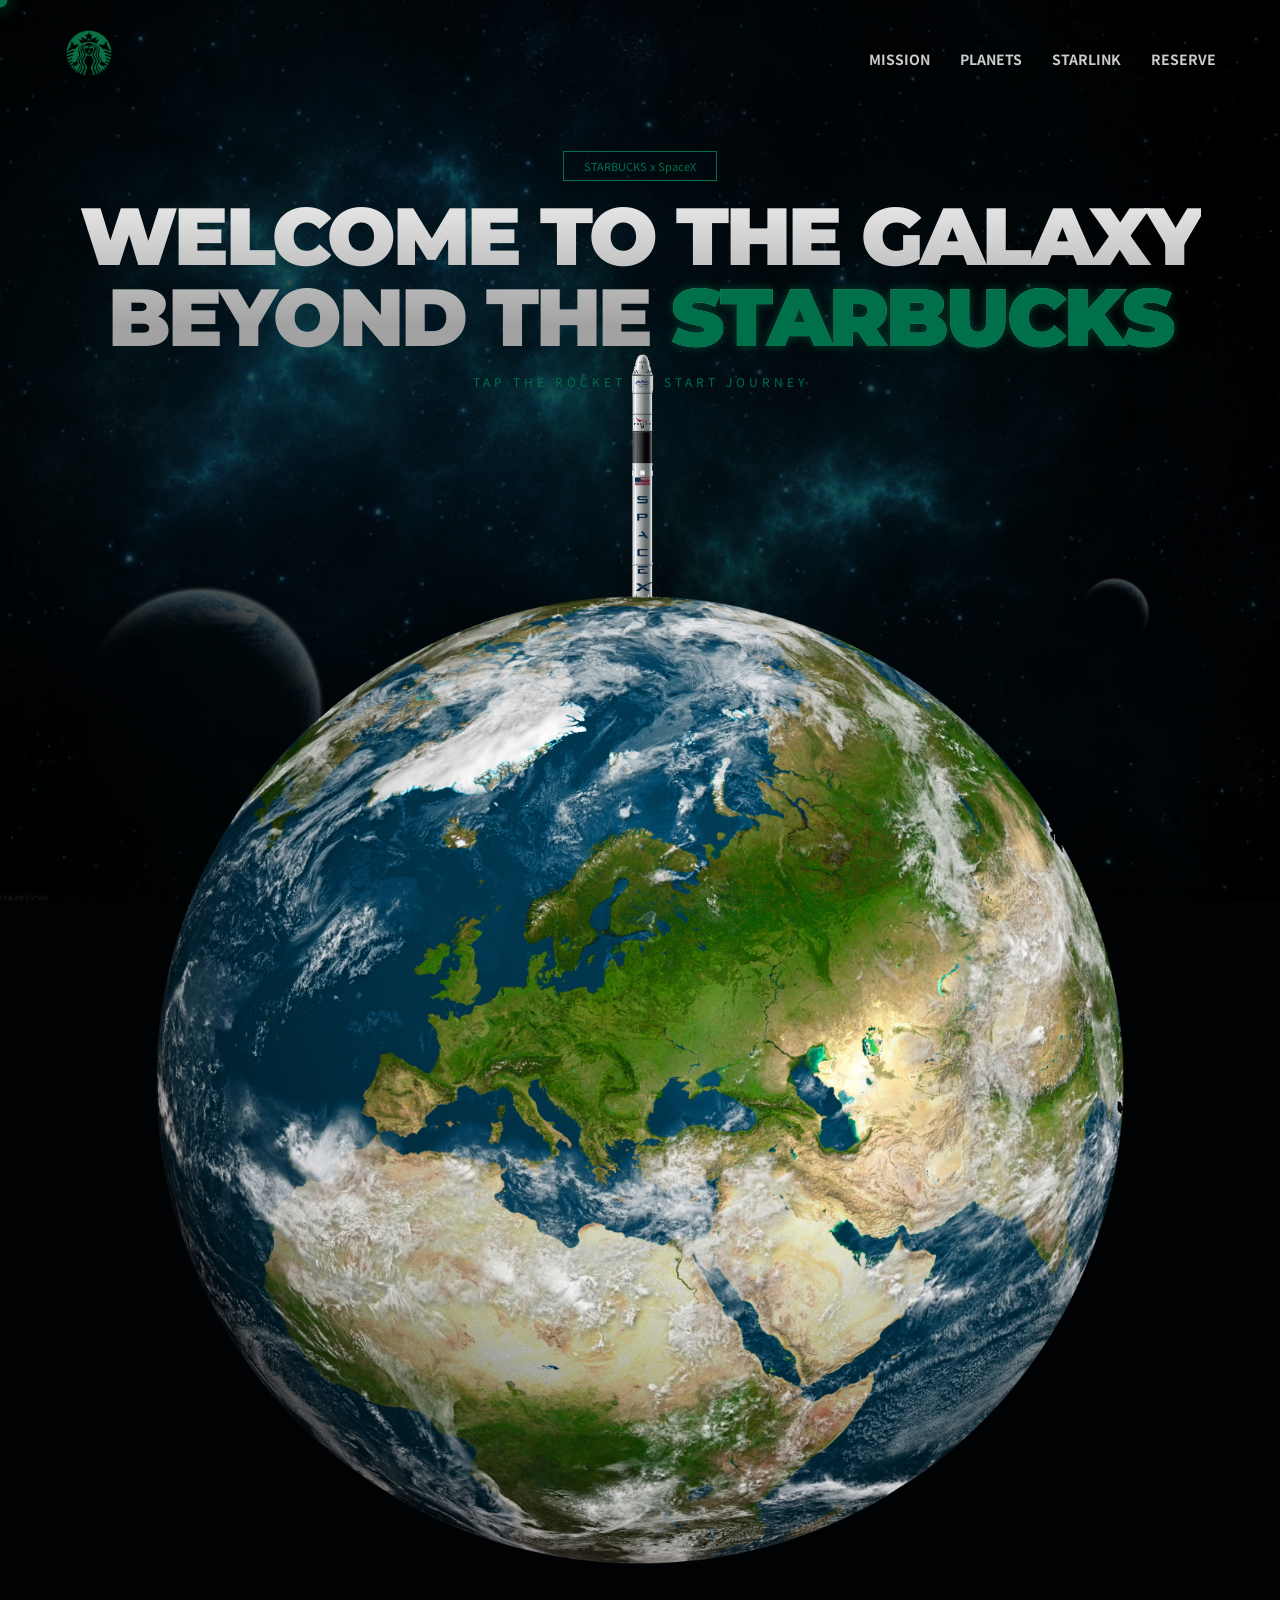
==== commit a508fbf6: "0526" ====
--- a/example/index.html
+++ b/example/index.html
@@ -2,11 +2,11 @@
 <html lang="ko">
 <head>
     <meta charset="UTF-8">
-    <title>STARBUCKS: THE COSMIC ORDER</title>
-    <link href="https://fonts.googleapis.com/css2?family=Montserrat:wght@900&family=Noto+Sans+KR:wght@100;300;700&display=swap" rel="stylesheet">
+    <title>STARBUCKS x SpaceX: COSMIC EDITION</title>
+    <link href="https://fonts.googleapis.com/css2?family=Montserrat:wght@100;900&family=Noto+Sans+KR:wght@100;300;700&display=swap" rel="stylesheet">
     <link rel="stylesheet" href="style.css">
 </head>
-<body>
+<body class="step-1">
     <div class="cursor-follower"></div>
     <div class="space-background"></div>
     
@@ -22,71 +22,54 @@
     </header>
 
     <main id="main-canvas">
-        <div class="hero-text" id="hero-text">
-            <span class="badge">SCROLL TO INVOKE GRAVITY</span>
-            <h2 class="main-title">STARBUCKS<br>ASTRO-BLEND</h2> <p class="description">은하계의 완벽한 질서. 이제 목성의 위엄을 직접 확인하세요.</p>
+        <div class="launch-zone">
+            <div class="hero-text-wrap">
+                <span class="badge">STARBUCKS x SpaceX</span>
+                <h2 class="main-title">
+                    WELCOME TO THE GALAXY<br>
+                    BEYOND THE <span class="sb-green">STARBUCKS</span>
+                </h2>
+                <p class="guide-msg">TAP THE ROCKET TO START JOURNEY</p>
+            </div>
+            <div class="earth-rocket-group" id="rocket-trigger">
+                <div class="rocket-box"><img src="./images/spaceX rocket.png" alt="Rocket" class="spacex-rocket"></div>
+                <img src="./images/planet_earth.png" alt="Earth" class="main-earth">
+            </div>
         </div>
 
-        <div class="solar-system" id="solar-system">
-            <div class="sun-event-group">
-                <img src="./images/sun_drink.png" alt="Sun Drink" class="sun-drink-popup">
-                <div class="center-sun">
-                    <img src="./images/sun.png" alt="Sun" class="sun-img">
-                    <div class="sun-glow"></div>
-                </div>
+        <div class="special-ui">
+            <div class="edition-label">SPECIAL EDITION</div>
+            <h3 class="edition-title">GALAXY DRINK ARCHIVE</h3>
+            <span class="line"></span>
+        </div>
+
+        <div class="galaxy-field" id="galaxy-field">
+            <div class="planet-node" style="--o-dist: 0vw; --o-speed: 0s; --p-size: 20vh;">
+                <div class="planet-unit"><img src="./images/drink_sun.png" class="drink-popup"><div class="drink-name">SOLAR ENERGY MIST</div><img src="./images/sun.png" class="planet-img"></div>
             </div>
-
-            <div class="orbit-container">
-                <div class="static-orbit" style="--orbit: 160px;"></div>
-                <div class="static-orbit" style="--orbit: 240px;"></div>
-                <div class="static-orbit" style="--orbit: 340px;"></div>
-                <div class="static-orbit" style="--orbit: 450px;"></div>
-                <div class="static-orbit" style="--orbit: 620px;"></div>
-                <div class="static-orbit" style="--orbit: 800px;"></div>
-            </div>
-
-            <div class="planet-node" style="--scatter-x: -30vw; --scatter-y: -25vh; --orbit: 160px; --p-size: 35px; --speed: 8s;">
-                <div class="planet-unit"><img src="./images/drink_mercury.png" class="drink-popup"><img src="./images/planet_mercury.png" class="planet-img"></div>
-            </div>
-            <div class="planet-node" style="--scatter-x: 10vw; --scatter-y: -30vh; --orbit: 240px; --p-size: 60px; --speed: 13s;">
-                <div class="planet-unit"><img src="./images/drink_venus.png" class="drink-popup"><img src="./images/planet_venus.png" class="planet-img"></div>
-            </div>
-            <div class="planet-node" style="--scatter-x: -10vw; --scatter-y: 20vh; --orbit: 340px; --p-size: 85px; --speed: 20s;">
-                <div class="planet-unit">
-                    <img src="./images/cup.png" class="drink-popup">
-                    <div class="earth-system">
-                        <img src="./images/planet_earth.png" class="planet-img">
-                        <div class="moon-wrap"><img src="./images/planet_moon.png" class="moon"></div> </div>
-                </div>
-            </div>
-            <div class="planet-node" style="--scatter-x: 20vw; --scatter-y: 25vh; --orbit: 450px; --p-size: 55px; --speed: 28s;">
-                <div class="planet-unit"><img src="./images/drink_red.png" class="drink-popup"><img src="./images/planet_mars.png" class="planet-img"></div>
-            </div>
-            <div class="planet-node" style="--scatter-x: -35vw; --scatter-y: 10vh; --orbit: 620px; --p-size: 240px; --speed: 45s;"> <div class="planet-unit"><img src="./images/drink_brown.png" class="drink-popup"><img src="./images/planet_jupiter.png" class="planet-img"></div>
-            </div>
-            <div class="planet-node" style="--scatter-x: 30vw; --scatter-y: -15vh; --orbit: 800px; --p-size: 150px; --speed: 65s;"> <div class="planet-unit"><img src="./images/drink_yellow.png" class="drink-popup"><img src="./images/planet_saturn.png" class="planet-img" style="width:170%;"></div>
-            </div>
+            <div class="planet-node" style="--o-dist: 12vw; --o-speed: 6s; --p-size: 4vh;"><div class="planet-unit"><img src="./images/drink_mercury.png" class="drink-popup"><div class="drink-name">MERCURY ESPRESSO</div><img src="./images/planet_mercury.png" class="planet-img"></div></div>
+            <div class="planet-node" style="--o-dist: 17vw; --o-speed: 10s; --p-size: 6vh;"><div class="planet-unit"><img src="./images/금성음료.png" class="drink-popup"><div class="drink-name">VENUS VELVET LATTE</div><img src="./images/planet_venus.png" class="planet-img"></div></div>
+            <div class="planet-node" style="--o-dist: 23vw; --o-speed: 14s; --p-size: 7vh;"><div class="planet-unit"><img src="./images/drink_earth.png" class="drink-popup"><div class="drink-name">TERRA COLD BREW</div><img src="./images/planet_earth.png" class="planet-img"></div></div>
+            <div class="planet-node" style="--o-dist: 29vw; --o-speed: 18s; --p-size: 5.5vh;"><div class="planet-unit"><img src="./images/drink_mars.png" class="drink-popup"><div class="drink-name">MARS BERRY CRUSH</div><img src="./images/planet_mars.png" class="planet-img"></div></div>
+            <div class="planet-node" style="--o-dist: 36vw; --o-speed: 25s; --p-size: 12vh;"><div class="planet-unit"><img src="./images/drink_jupiter.png" class="drink-popup"><div class="drink-name">JUPITER GOLDEN CREAM</div><img src="./images/planet_jupiter.png" class="planet-img"></div></div>
+            <div class="planet-node" style="--o-dist: 43vw; --o-speed: 32s; --p-size: 10vh;"><div class="planet-unit"><img src="./images/토성음료.png" class="drink-popup"><div class="drink-name">SATURN RING TEA</div><img src="./images/planet_saturn.png" class="planet-img"></div></div>
+            <div class="planet-node" style="--o-dist: 49vw; --o-speed: 40s; --p-size: 8vh;"><div class="planet-unit"><img src="./images/drink_urano.png" class="drink-popup"><div class="drink-name">URANUS MINT CHILLER</div><img src="./images/planet_urano.png" class="planet-img"></div></div>
+            <div class="planet-node" style="--o-dist: 55vw; --o-speed: 50s; --p-size: 8vh;"><div class="planet-unit"><img src="./images/drink_neptune.png" class="drink-popup"><div class="drink-name">NEPTUNE DEEP BLUE</div><img src="./images/planet_neptune.png" class="planet-img"></div></div>
         </div>
     </main>
 
     <script>
-        const solarSystem = document.getElementById('solar-system');
-        const heroText = document.getElementById('hero-text');
-        const cursor = document.querySelector('.cursor-follower');
-
-        window.addEventListener('wheel', (e) => {
-            if (e.deltaY > 0) {
-                solarSystem.classList.add('active');
-                heroText.classList.add('active');
-            } else {
-                solarSystem.classList.remove('active');
-                heroText.classList.remove('active');
+        const body = document.body;
+        const rocket = document.getElementById('rocket-trigger');
+        rocket.addEventListener('click', () => {
+            if(body.classList.contains('step-1')) {
+                rocket.classList.add('launch');
+                setTimeout(() => { body.classList.remove('step-1'); body.classList.add('step-2'); }, 1200); 
             }
         });
-
         document.addEventListener('mousemove', (e) => {
-            cursor.style.left = e.clientX + 'px';
-            cursor.style.top = e.clientY + 'px';
+            const cursor = document.querySelector('.cursor-follower');
+            cursor.style.left = e.clientX + 'px'; cursor.style.top = e.clientY + 'px';
         });
     </script>
 </body>
--- a/example/style.css
+++ b/example/style.css
@@ -1,98 +1,136 @@
-/* 1. 글로벌 리셋 & 스타벅스 그린 커서 */
+/* 1. Global & Cursor */
 * { margin: 0; padding: 0; box-sizing: border-box; cursor: none; }
 body { background-color: #010204; color: #fff; font-family: 'Noto Sans KR', sans-serif; overflow: hidden; }
 
 .space-background {
     position: fixed; width: 100%; height: 100%;
     background: url('./images/우주배경.png') center/cover;
-    z-index: -1; filter: brightness(0.35);
+    z-index: -1; filter: brightness(0.3);
 }
 
 .cursor-follower {
-    width: 12px; height: 12px; background: #00704A; border-radius: 50%;
+    width: 15px; height: 15px; background: #00704A; border-radius: 50%;
     position: fixed; pointer-events: none; z-index: 9999;
-    box-shadow: 0 0 15px rgba(0, 112, 74, 0.8); transform: translate(-50%, -50%);
-    transition: transform 0.1s ease-out;
+    box-shadow: 0 0 20px rgba(0, 112, 74, 1); transform: translate(-50%, -50%);
 }
 
-/* 2. Header & UI */
-header { position: fixed; top: 0; width: 100%; padding: 30px 0; z-index: 1000; }
-.flex-header { display: flex; justify-content: space-between; align-items: center; max-width: 1400px; margin: 0 auto; padding: 0 50px; }
-.logo img { width: 45px; }
+header { position: fixed; top: 0; left: 0; width: 100%; padding: 30px 0; z-index: 2000; }
+.container { width: 90%; max-width: 1600px; margin: 0 auto; }
+.flex-header { display: flex; justify-content: space-between; align-items: center; }
+.logo img { width: 50px; }
+.nav-menu { display: flex; list-style: none; }
+.nav-menu li { margin-left: 30px; }
+.nav-menu a { color: #fff; text-decoration: none; font-size: 14px; font-weight: 700; opacity: 0.8; transition: 0.3s; }
+.nav-menu a:hover { opacity: 1; color: #00704A; }
 
-.nav-menu { display: flex; list-style: none; }
-.nav-menu li { margin-left: 35px; }
-.nav-menu a { color: rgba(255,255,255,0.7); text-decoration: none; font-size: 13px; font-weight: 700; transition: 0.3s; }
-.nav-menu a:hover { color: #00704A; }
-
-/* 3. 타이틀 & 스타벅스 그린 배지 */
-.hero-text { position: absolute; top: 10%; left: 50%; transform: translateX(-50%); text-align: center; z-index: 100; pointer-events: none; }
-.badge { 
-    color: #00704A; border: 1.2px solid #00704A; padding: 6px 20px; 
-    font-size: 11px; font-weight: 700; letter-spacing: 2px;
-    margin-bottom: 15px; display: inline-block; background: rgba(0, 112, 74, 0.05); 
+/* 2. STEP 1: Launch Zone */
+.launch-zone {
+    position: absolute; width: 100vw; height: 100vh;
+    display: flex; flex-direction: column; justify-content: center; align-items: center;
+    transition: 1s cubic-bezier(0.4, 0, 0.2, 1); z-index: 100;
 }
-.main-title {
-    font-family: 'Montserrat'; font-weight: 900; font-size: 4.8rem; white-space: nowrap;
-    background: linear-gradient(to bottom, #ffffff 40%, #c0c0c0 100%);
+.hero-text-wrap { text-align: center; margin-bottom: 40vh; }
+.main-title { 
+    font-family: 'Montserrat'; font-weight: 900; 
+    font-size: 9vh; line-height: 1.0; letter-spacing: -3px;
+    background: linear-gradient(to bottom, #eaeaea 0%, #a2a2a2 80%);
     -webkit-background-clip: text; -webkit-text-fill-color: transparent;
-    text-shadow: 0 0 30px rgba(255, 255, 255, 0.1);
 }
 
-/* 4. 태양계 정렬 시스템 */
-.solar-system { position: relative; width: 100vw; height: 100vh; display: flex; justify-content: center; align-items: center; }
+/* 스타벅스 텍스트만 초록색 포인트 */
+.sb-green {
+    -webkit-text-fill-color: #00704A;
+    background: none;
+    text-shadow: 0 0 10px rgba(0, 112, 74, 0.6);
+}
+.badge { color: #00704A; border: 1.5px solid #00704A; padding: 6px 20px; font-size: 11px; margin-bottom: 15px; display: inline-block; }
+.guide-msg { font-size: 12px; letter-spacing: 4px; color: #00704A; margin-top: 15px; animation: blink 1.5s infinite; }
 
-.sun-event-group { position: relative; z-index: 20; display: flex; justify-content: center; align-items: center; }
-.center-sun {
-    width: 240px; opacity: 0; transform: scale(0);
-    transition: 1.5s cubic-bezier(0.34, 1.56, 0.64, 1);
+.earth-rocket-group { 
+    position: absolute; 
+    bottom: -80vh;
+    width: 100%; 
+    display: flex; 
+    justify-content: center; 
     cursor: pointer;
+    z-index: 2; /* 컨테이너 자체의 z-index */
 }
-.solar-system.active .center-sun { opacity: 1; transform: scale(1); }
-.sun-img { width: 100%; filter: drop-shadow(0 0 60px rgba(255, 69, 0, 0.5)); }
+.main-earth { 
+    width: 120vh; 
+    z-index: 1; /* 지구를 로켓보다 뒤에 배치 */
+}
+.rocket-box { 
+    position: absolute; 
+    bottom: 100vh;
+    width: 8vh;
+    z-index: 1; /* 로켓을 지구보다 앞에 배치 */
+    transition: 2s;
+}
+.spacex-rocket { width: 100%; height: auto; }
+.launch-zone.launch { transform: translateY(120vh); opacity: 0; }
+.launch .spacex-rocket { animation: rocketUp 2s forwards; }
 
-/* 태양 전용 음료 팝업 */
-.sun-drink-popup {
-    position: absolute; top: -200px; width: 160px;
-    opacity: 0; transform: translateY(30px) scale(0.6);
-    transition: 0.6s ease; z-index: 25; pointer-events: none;
+.step-2 .launch-zone { display: none; }
+
+/* 3. STEP 2: Special UI */
+.special-ui { position: absolute; top: 15%; left: 8%; opacity: 0; transition: 1s; z-index: 50; }
+.step-2 .special-ui { opacity: 1; }
+.edition-label { font-size: 12px; letter-spacing: 5px; color: #00704A; font-weight: 700; }
+.edition-title { font-family: 'Montserrat'; font-weight: 900; font-size: 3vh; margin-top: 5px; }
+.line { display: block; width: 40px; height: 2px; background: #00704A; margin-top: 15px; }
+
+/* 4. Galaxy Field */
+.galaxy-field {
+    position: absolute; width: 100vw; height: 100vh;
+    display: flex; justify-content: center; align-items: center;
+    opacity: 0; transition: 1.5s; pointer-events: none;
 }
-.sun-event-group:hover .sun-drink-popup { opacity: 1; transform: translateY(0) scale(1.1); }
+.step-2 .galaxy-field { opacity: 1; pointer-events: auto; }
 
-/* 5. 궤도: 네 스케치대로 태양 중심의 얇은 동심원 */
-.planet-node { position: absolute; transition: all 1.8s cubic-bezier(0.2, 1, 0.3, 1); }
-.planet-node { transform: translate(var(--scatter-x), var(--scatter-y)); } /* Chaos: 분산 */
+.planet-node { 
+    position: absolute; 
+    transform-origin: center; 
+    animation: orbit var(--o-speed) linear infinite; 
+}
+.planet-unit { width: var(--p-size); height: var(--p-size); position: relative; display: flex; flex-direction: column; align-items: center; cursor: pointer; transform: rotate(calc(var(--o-speed) * -1deg)); }
+.planet-img { width: 100%; height: 100%; object-fit: contain; transition: 0.4s; animation: spin 20s linear infinite; }
+.sun-main { filter: drop-shadow(0 0 50px rgba(255, 69, 0, 0.5)); }
 
-.solar-system.active .planet-node { transform: translate(0, 0); animation: planetRotate var(--speed) linear infinite; }
-
-/* 스케치대로 태양 중심을 기준으로 얇게 그려지는 라인 */
-.orbit-line { position: absolute; border-radius: 50%; border: 1px solid transparent; transition: 1.5s; pointer-events: sun center; }
-.solar-system.active .orbit-line {
-    width: calc(var(--orbit) * 2); height: calc(var(--orbit) * 2);
-    border: 0.8px solid rgba(255, 255, 255, 0.15); /* 얇고 정교한 선 */
+.drink-popup {
+    position: absolute; bottom: 100%; width: 11vh;
+    opacity: 0; transform: translateY(20px) scale(0.5);
+    transition: 0.5s cubic-bezier(0.17, 0.88, 0.32, 1.27);
+    pointer-events: none;
+}
+.drink-name {
+    position: absolute; bottom: 18vh; color: #fff; font-size: 13px; font-weight: 700; letter-spacing: 1px;
+    opacity: 0; transition: 0.5s; white-space: nowrap; pointer-events: none; text-shadow: 0 0 10px rgba(0,0,0,0.5);
 }
 
-/* 6. 행성 유닛 & 음료 (전/후 모두 팝업) */
-.planet-unit {
-    position: absolute; transform: translateX(var(--orbit));
-    width: var(--p-size); height: var(--p-size);
-    display: flex; flex-direction: column; align-items: center;
-    cursor: pointer; z-index: 30;
+.planet-unit:hover .drink-popup { opacity: 1; transform: translateY(-12vh) scale(1.1); }
+.planet-unit:hover .drink-name { opacity: 1; transform: translateY(-12vh); }
+.planet-unit:hover .planet-img { transform: scale(1.1); filter: brightness(1.2); }
+
+.earth-system { position: relative; width: 100%; height: 100%; }
+.moon-wrap { 
+    position: absolute; top: 50%; left: 50%; width: 200%; height: 200%; 
+    margin-top: -100%; margin-left: -100%; animation: rotateEarth 4s linear infinite; 
 }
-.planet-img { width: 100%; height: 100%; object-fit: contain; transition: 0.4s ease; }
+.moon-img { width: 30%; height: 30%; position: absolute; top: 0; right: 0; }
 
-.drink-popup {
-    position: absolute; bottom: 50%; width: 120px;
-    opacity: 0; transform: translateY(20px) scale(0.5);
-    transition: 0.6s cubic-bezier(0.17, 0.88, 0.32, 1.27);
-    z-index: 35; pointer-events: none;
+.orbit-line {
+    position: absolute;
+    width: calc(var(--o-dist) * 2);
+    height: calc(var(--o-dist) * 2);
+    border: 1px solid rgba(255, 255, 255, 0.1);
+    border-radius: 50%;
+    transform: translate(-50%, -50%);
+    pointer-events: none;
 }
-.planet-unit:hover .drink-popup { opacity: 1; transform: translateY(-130px) scale(1.1); }
-.planet-unit:hover .planet-img { transform: scale(1.2); filter: brightness(1.2); }
-
-@keyframes planetRotate { from { transform: rotate(0deg); } to { transform: rotate(360deg); } }
-
-/* 지구-달 */
-.earth-system { position: relative; width: 100%; height: 100%; }
-.moon-wrap { position: absolute; top: 50%; left: 50%; width: 150%; height: 150%; margin-top: -75%; margin-left: -75%; animation: planetRotate 5s linear infinite; }
-.moon { width: 14px; height: 14px; background: #eee; border-radius: 50%; position: absolute; top: 0; right: 0; }+@keyframes orbit {
+    from { transform: rotate(0deg) translateX(var(--o-dist)) rotate(0deg); }
+    to { transform: rotate(360deg) translateX(var(--o-dist)) rotate(-360deg); }
+}
+@keyframes rotateEarth { from { transform: rotate(0deg); } to { transform: rotate(360deg); } }
+@keyframes rocketUp { to { transform: translateX(0) translateY(-150vh); } }
+@keyframes blink { 0%, 100% { opacity: 1; } 50% { opacity: 0.3; } }
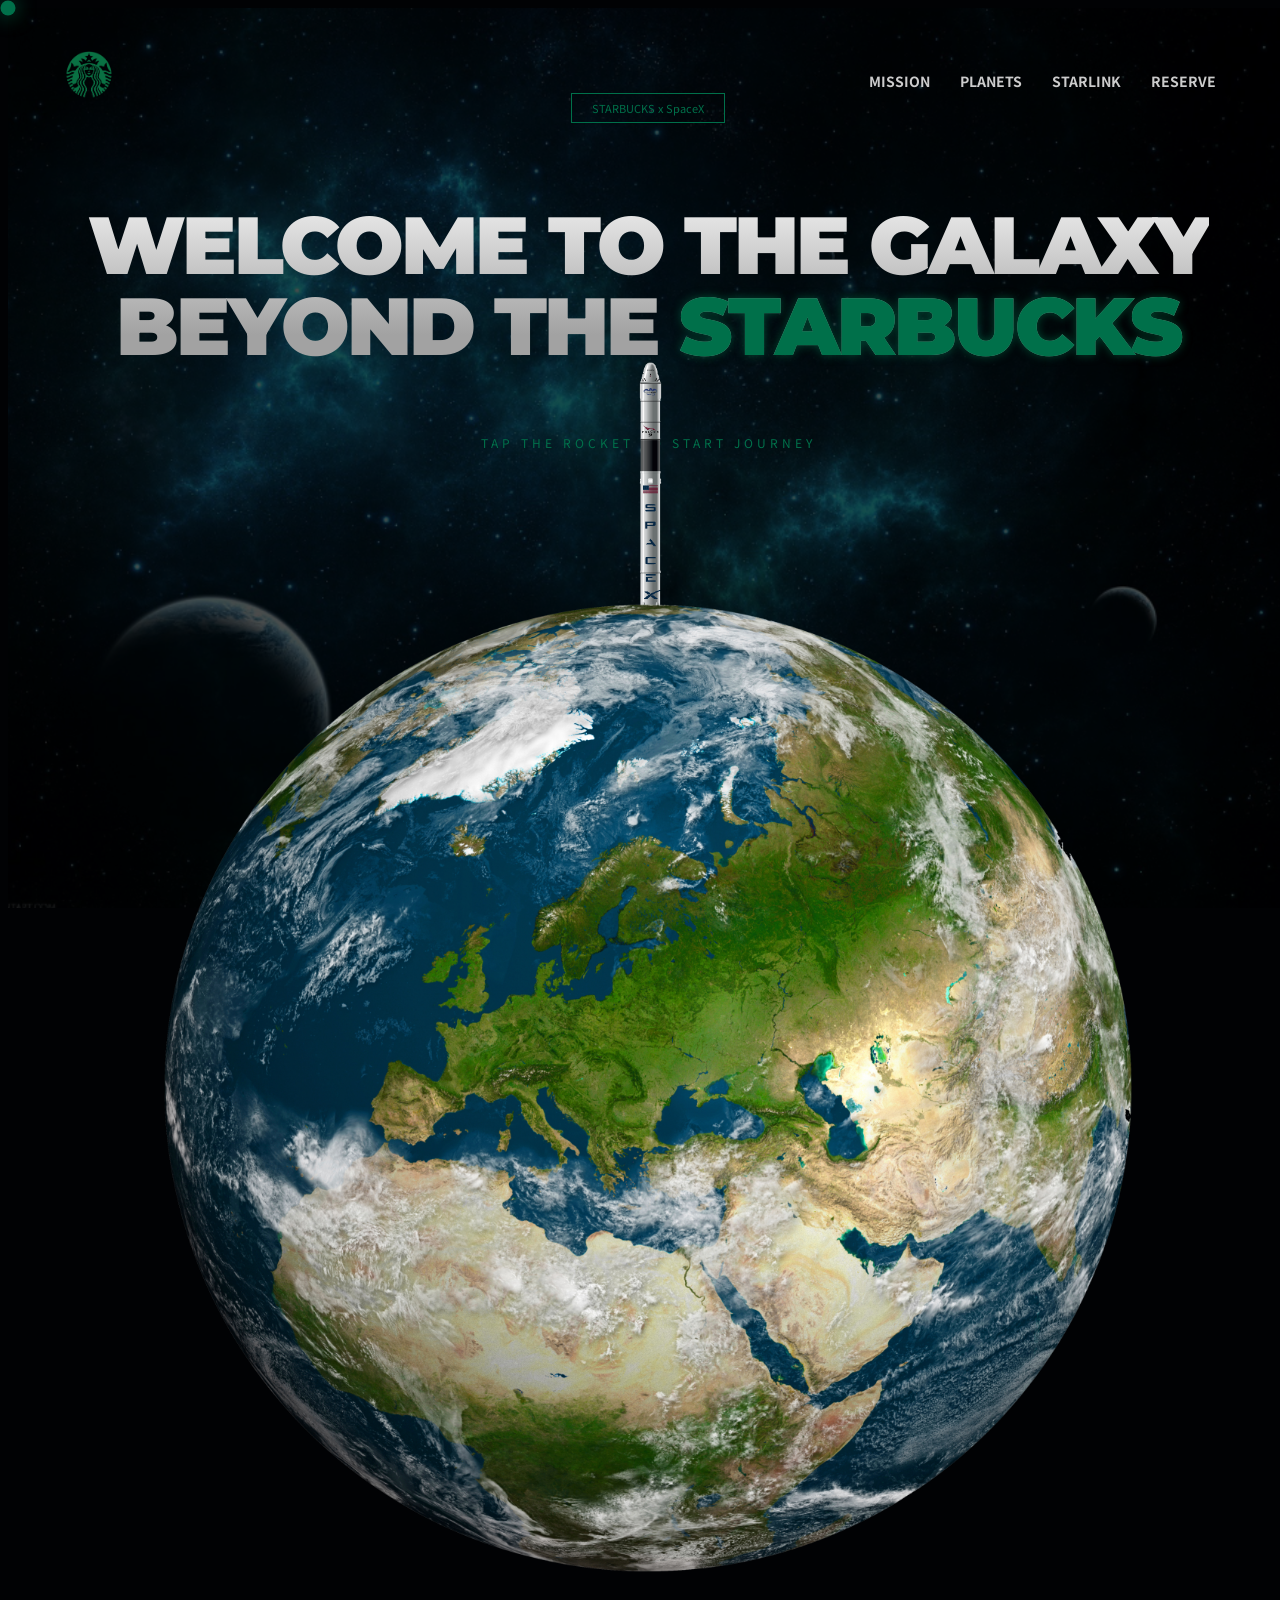
==== commit d14864d6: "d" ====
--- a/example/index.html
+++ b/example/index.html
@@ -45,7 +45,7 @@
 
         <div class="galaxy-field" id="galaxy-field">
             <div class="planet-node" style="--o-dist: 0vw; --o-speed: 0s; --p-size: 20vh;">
-                <div class="planet-unit"><img src="./images/drink_sun.png" class="drink-popup"><div class="drink-name">SOLAR ENERGY MIST</div><img src="./images/sun.png" class="planet-img"></div>
+                <div class="planet-unit"><img src="./images/drink_sun.png" class="drink-popup"><div class="drink-name">Solar Flare Refresh</div><img src="./images/sun.png" class="planet-img"></div>
             </div>
             <div class="planet-node" style="--o-dist: 12vw; --o-speed: 6s; --p-size: 4vh;"><div class="planet-unit"><img src="./images/drink_mercury.png" class="drink-popup"><div class="drink-name">MERCURY ESPRESSO</div><img src="./images/planet_mercury.png" class="planet-img"></div></div>
             <div class="planet-node" style="--o-dist: 17vw; --o-speed: 10s; --p-size: 6vh;"><div class="planet-unit"><img src="./images/금성음료.png" class="drink-popup"><div class="drink-name">VENUS VELVET LATTE</div><img src="./images/planet_venus.png" class="planet-img"></div></div>
@@ -72,5 +72,10 @@
             cursor.style.left = e.clientX + 'px'; cursor.style.top = e.clientY + 'px';
         });
     </script>
+    <script>
+        
+        rocket.addEventListener('click', () => { rocket.classList.add('launch'); setTimeout(() => { body.classList.add('step-2'); }, 1200); });
+        window.addEventListener('wheel', (e) => { if (e.deltaY > 0 && body.classList.contains('step-2')) body.classList.add('step-3'); });
+    </script>
 </body>
 </html>
--- a/example/style.css
+++ b/example/style.css
@@ -1,136 +1,281 @@
-/* 1. Global & Cursor */
+*  Global & Cursor */
+
 * { margin: 0; padding: 0; box-sizing: border-box; cursor: none; }
+
 body { background-color: #010204; color: #fff; font-family: 'Noto Sans KR', sans-serif; overflow: hidden; }
 
+
+
 .space-background {
+
     position: fixed; width: 100%; height: 100%;
+
     background: url('./images/우주배경.png') center/cover;
+
     z-index: -1; filter: brightness(0.3);
-}
+
+}
+
+
 
 .cursor-follower {
+
     width: 15px; height: 15px; background: #00704A; border-radius: 50%;
+
     position: fixed; pointer-events: none; z-index: 9999;
+
     box-shadow: 0 0 20px rgba(0, 112, 74, 1); transform: translate(-50%, -50%);
-}
+
+}
+
+
 
 header { position: fixed; top: 0; left: 0; width: 100%; padding: 30px 0; z-index: 2000; }
+
 .container { width: 90%; max-width: 1600px; margin: 0 auto; }
+
 .flex-header { display: flex; justify-content: space-between; align-items: center; }
+
 .logo img { width: 50px; }
+
 .nav-menu { display: flex; list-style: none; }
+
 .nav-menu li { margin-left: 30px; }
+
 .nav-menu a { color: #fff; text-decoration: none; font-size: 14px; font-weight: 700; opacity: 0.8; transition: 0.3s; }
+
 .nav-menu a:hover { opacity: 1; color: #00704A; }
 
+
+
 /* 2. STEP 1: Launch Zone */
+
 .launch-zone {
+
     position: absolute; width: 100vw; height: 100vh;
+
     display: flex; flex-direction: column; justify-content: center; align-items: center;
+
     transition: 1s cubic-bezier(0.4, 0, 0.2, 1); z-index: 100;
-}
+
+}
+
 .hero-text-wrap { text-align: center; margin-bottom: 40vh; }
+
 .main-title { 
+
     font-family: 'Montserrat'; font-weight: 900; 
+
     font-size: 9vh; line-height: 1.0; letter-spacing: -3px;
+
     background: linear-gradient(to bottom, #eaeaea 0%, #a2a2a2 80%);
+
     -webkit-background-clip: text; -webkit-text-fill-color: transparent;
-}
+
+}
+
+
 
 /* 스타벅스 텍스트만 초록색 포인트 */
+
 .sb-green {
+
     -webkit-text-fill-color: #00704A;
+
     background: none;
+
     text-shadow: 0 0 10px rgba(0, 112, 74, 0.6);
-}
+
+}
+
 .badge { color: #00704A; border: 1.5px solid #00704A; padding: 6px 20px; font-size: 11px; margin-bottom: 15px; display: inline-block; }
+
 .guide-msg { font-size: 12px; letter-spacing: 4px; color: #00704A; margin-top: 15px; animation: blink 1.5s infinite; }
 
+
+
 .earth-rocket-group { 
+
     position: absolute; 
+
     bottom: -80vh;
+
     width: 100%; 
+
     display: flex; 
+
     justify-content: center; 
+
     cursor: pointer;
+
     z-index: 2; /* 컨테이너 자체의 z-index */
-}
+
+}
+
 .main-earth { 
+
     width: 120vh; 
+
     z-index: 1; /* 지구를 로켓보다 뒤에 배치 */
-}
+
+}
+
 .rocket-box { 
+
     position: absolute; 
+
     bottom: 100vh;
+
     width: 8vh;
+
     z-index: 1; /* 로켓을 지구보다 앞에 배치 */
+
     transition: 2s;
-}
+
+}
+
 .spacex-rocket { width: 100%; height: auto; }
+
 .launch-zone.launch { transform: translateY(120vh); opacity: 0; }
+
 .launch .spacex-rocket { animation: rocketUp 2s forwards; }
 
+
+
 .step-2 .launch-zone { display: none; }
+.step-3 .galaxy-field { 
+    display: flex; flex-direction: row; justify-content: center; align-items: center; 
+    gap: 40px; opacity: 1; transform: scale(1); 
+}
+.step-3 .planet-node { 
+    position: relative; top: 0; left: 0; animation: none; transform: none; 
+}
+
+.step-3 .drink-info { 
+    opacity: 1; text-align: center; color: #fff; margin-top: 10px; 
+}
+
 
 /* 3. STEP 2: Special UI */
+
 .special-ui { position: absolute; top: 15%; left: 8%; opacity: 0; transition: 1s; z-index: 50; }
+
 .step-2 .special-ui { opacity: 1; }
+
 .edition-label { font-size: 12px; letter-spacing: 5px; color: #00704A; font-weight: 700; }
+
 .edition-title { font-family: 'Montserrat'; font-weight: 900; font-size: 3vh; margin-top: 5px; }
+
 .line { display: block; width: 40px; height: 2px; background: #00704A; margin-top: 15px; }
 
+
+
 /* 4. Galaxy Field */
+
 .galaxy-field {
+
     position: absolute; width: 100vw; height: 100vh;
+
     display: flex; justify-content: center; align-items: center;
+
     opacity: 0; transition: 1.5s; pointer-events: none;
-}
+
+}
+
 .step-2 .galaxy-field { opacity: 1; pointer-events: auto; }
 
+
+
 .planet-node { 
+
     position: absolute; 
+
     transform-origin: center; 
+
     animation: orbit var(--o-speed) linear infinite; 
-}
+
+}
+
 .planet-unit { width: var(--p-size); height: var(--p-size); position: relative; display: flex; flex-direction: column; align-items: center; cursor: pointer; transform: rotate(calc(var(--o-speed) * -1deg)); }
-.planet-img { width: 100%; height: 100%; object-fit: contain; transition: 0.4s; animation: spin 20s linear infinite; }
+
+.planet-img { width: 100%; height: 100%; object-fit: contain;  animation: spin 40s linear infinite; }
+
 .sun-main { filter: drop-shadow(0 0 50px rgba(255, 69, 0, 0.5)); }
 
+
+
 .drink-popup {
+
     position: absolute; bottom: 100%; width: 11vh;
+
     opacity: 0; transform: translateY(20px) scale(0.5);
+
     transition: 0.5s cubic-bezier(0.17, 0.88, 0.32, 1.27);
+
     pointer-events: none;
-}
+
+}
+
 .drink-name {
+
     position: absolute; bottom: 18vh; color: #fff; font-size: 13px; font-weight: 700; letter-spacing: 1px;
+
     opacity: 0; transition: 0.5s; white-space: nowrap; pointer-events: none; text-shadow: 0 0 10px rgba(0,0,0,0.5);
-}
+
+}
+
+
 
 .planet-unit:hover .drink-popup { opacity: 1; transform: translateY(-12vh) scale(1.1); }
+
 .planet-unit:hover .drink-name { opacity: 1; transform: translateY(-12vh); }
+
 .planet-unit:hover .planet-img { transform: scale(1.1); filter: brightness(1.2); }
 
+
+
 .earth-system { position: relative; width: 100%; height: 100%; }
+
 .moon-wrap { 
+
     position: absolute; top: 50%; left: 50%; width: 200%; height: 200%; 
+
     margin-top: -100%; margin-left: -100%; animation: rotateEarth 4s linear infinite; 
-}
+
+}
+
 .moon-img { width: 30%; height: 30%; position: absolute; top: 0; right: 0; }
 
+
+
 .orbit-line {
+
     position: absolute;
+
     width: calc(var(--o-dist) * 2);
+
     height: calc(var(--o-dist) * 2);
+
     border: 1px solid rgba(255, 255, 255, 0.1);
+
     border-radius: 50%;
+
     transform: translate(-50%, -50%);
+
     pointer-events: none;
-}
+
+}
+
 @keyframes orbit {
+
     from { transform: rotate(0deg) translateX(var(--o-dist)) rotate(0deg); }
+
     to { transform: rotate(360deg) translateX(var(--o-dist)) rotate(-360deg); }
-}
+
+}
+
 @keyframes rotateEarth { from { transform: rotate(0deg); } to { transform: rotate(360deg); } }
+
 @keyframes rocketUp { to { transform: translateX(0) translateY(-150vh); } }
+
 @keyframes blink { 0%, 100% { opacity: 1; } 50% { opacity: 0.3; } }
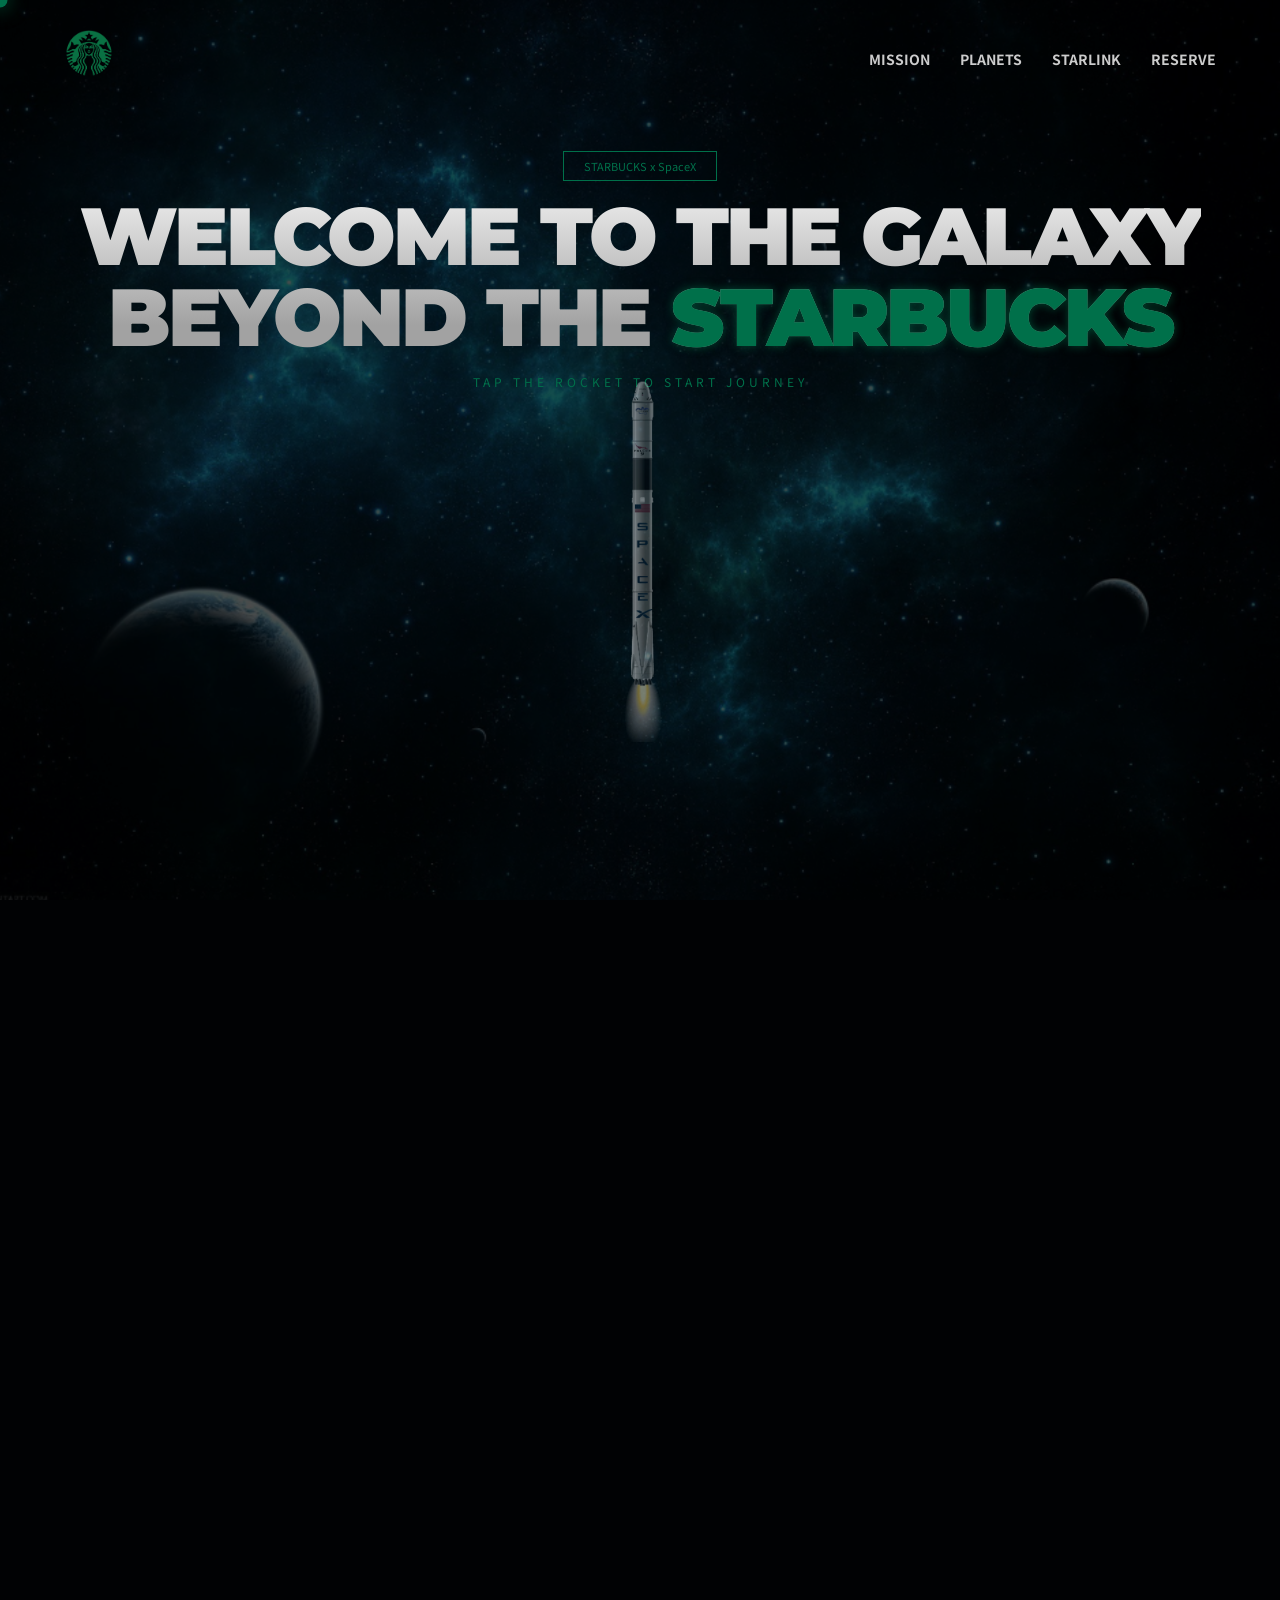
==== commit abab3f20: "ㅇㅇ" ====
--- a/example/index.html
+++ b/example/index.html
@@ -1,81 +1,177 @@
 <!DOCTYPE html>
 <html lang="ko">
 <head>
-    <meta charset="UTF-8">
-    <title>STARBUCKS x SpaceX: COSMIC EDITION</title>
-    <link href="https://fonts.googleapis.com/css2?family=Montserrat:wght@100;900&family=Noto+Sans+KR:wght@100;300;700&display=swap" rel="stylesheet">
-    <link rel="stylesheet" href="style.css">
+<meta charset="UTF-8">
+<title>STARBUCKS x SpaceX: COSMIC EDITION</title>
+<script src="https://cdnjs.cloudflare.com/ajax/libs/gsap/3.12.2/gsap.min.js"></script>
+<link href="https://fonts.googleapis.com/css2?family=Montserrat:wght@100;900&family=Noto+Sans+KR:wght@100;300;700&display=swap" rel="stylesheet">
+<link rel="stylesheet" href="style.css">
 </head>
 <body class="step-1">
-    <div class="cursor-follower"></div>
-    <div class="space-background"></div>
-    
-    <header>
-        <div class="container flex-header">
-            <h1 class="logo"><img src="./images/logo.png" alt="Starbucks"></h1>
-            <nav>
-                <ul class="nav-menu">
-                    <li><a href="#">MISSION</a></li><li><a href="#">PLANETS</a></li><li><a href="#">STARLINK</a></li><li><a href="#">RESERVE</a></li>
-                </ul>
-            </nav>
-        </div>
-    </header>
+<div class="cursor-follower"></div>
+<div class="space-background"></div>
+<header>
+<div class="container flex-header">
+<h1 class="logo"><img src="./images/logo.png" alt="Starbucks"></h1>
+<nav><ul class="nav-menu"><li><a href="#">MISSION</a></li><li><a href="#">PLANETS</a></li><li><a href="#">STARLINK</a></li><li><a href="#">RESERVE</a></li></ul></nav>
+</div>
+</header>
 
-    <main id="main-canvas">
-        <div class="launch-zone">
-            <div class="hero-text-wrap">
-                <span class="badge">STARBUCKS x SpaceX</span>
-                <h2 class="main-title">
-                    WELCOME TO THE GALAXY<br>
-                    BEYOND THE <span class="sb-green">STARBUCKS</span>
-                </h2>
-                <p class="guide-msg">TAP THE ROCKET TO START JOURNEY</p>
-            </div>
-            <div class="earth-rocket-group" id="rocket-trigger">
-                <div class="rocket-box"><img src="./images/spaceX rocket.png" alt="Rocket" class="spacex-rocket"></div>
-                <img src="./images/planet_earth.png" alt="Earth" class="main-earth">
-            </div>
-        </div>
+<main id="main-canvas">
+<div class="launch-zone" id="launch-zone">
+<div class="hero-text-wrap">
+<span class="badge">STARBUCKS x SpaceX</span>
+<h2 class="main-title">WELCOME TO THE GALAXY<br>BEYOND THE <span class="sb-green">STARBUCKS</span></h2>
+<p class="guide-msg">TAP THE ROCKET TO START JOURNEY</p>
+</div>
+<div class="earth-rocket-group" id="rocket-trigger">
+<div class="rocket-box"><img src="./images/spaceX rocket.png" alt="Rocket" class="spacex-rocket"></div>
+<img src="./images/planet_earth.png" alt="Earth" class="main-earth">
+</div>
+</div>
 
-        <div class="special-ui">
-            <div class="edition-label">SPECIAL EDITION</div>
-            <h3 class="edition-title">GALAXY DRINK ARCHIVE</h3>
-            <span class="line"></span>
-        </div>
+<div class="galaxy-field" id="galaxy-field">
+<div class="orbit-lines">
+<div class="orbit-line" style="--o-dist: 12vw;"></div><div class="orbit-line" style="--o-dist: 17vw;"></div>
+<div class="orbit-line" style="--o-dist: 23vw;"></div><div class="orbit-line" style="--o-dist: 29vw;"></div>
+<div class="orbit-line" style="--o-dist: 36vw;"></div><div class="orbit-line" style="--o-dist: 43vw;"></div>
+<div class="orbit-line" style="--o-dist: 49vw;"></div><div class="orbit-line" style="--o-dist: 55vw;"></div>
+</div>
 
-        <div class="galaxy-field" id="galaxy-field">
-            <div class="planet-node" style="--o-dist: 0vw; --o-speed: 0s; --p-size: 20vh;">
-                <div class="planet-unit"><img src="./images/drink_sun.png" class="drink-popup"><div class="drink-name">Solar Flare Refresh</div><img src="./images/sun.png" class="planet-img"></div>
-            </div>
-            <div class="planet-node" style="--o-dist: 12vw; --o-speed: 6s; --p-size: 4vh;"><div class="planet-unit"><img src="./images/drink_mercury.png" class="drink-popup"><div class="drink-name">MERCURY ESPRESSO</div><img src="./images/planet_mercury.png" class="planet-img"></div></div>
-            <div class="planet-node" style="--o-dist: 17vw; --o-speed: 10s; --p-size: 6vh;"><div class="planet-unit"><img src="./images/금성음료.png" class="drink-popup"><div class="drink-name">VENUS VELVET LATTE</div><img src="./images/planet_venus.png" class="planet-img"></div></div>
-            <div class="planet-node" style="--o-dist: 23vw; --o-speed: 14s; --p-size: 7vh;"><div class="planet-unit"><img src="./images/drink_earth.png" class="drink-popup"><div class="drink-name">TERRA COLD BREW</div><img src="./images/planet_earth.png" class="planet-img"></div></div>
-            <div class="planet-node" style="--o-dist: 29vw; --o-speed: 18s; --p-size: 5.5vh;"><div class="planet-unit"><img src="./images/drink_mars.png" class="drink-popup"><div class="drink-name">MARS BERRY CRUSH</div><img src="./images/planet_mars.png" class="planet-img"></div></div>
-            <div class="planet-node" style="--o-dist: 36vw; --o-speed: 25s; --p-size: 12vh;"><div class="planet-unit"><img src="./images/drink_jupiter.png" class="drink-popup"><div class="drink-name">JUPITER GOLDEN CREAM</div><img src="./images/planet_jupiter.png" class="planet-img"></div></div>
-            <div class="planet-node" style="--o-dist: 43vw; --o-speed: 32s; --p-size: 10vh;"><div class="planet-unit"><img src="./images/토성음료.png" class="drink-popup"><div class="drink-name">SATURN RING TEA</div><img src="./images/planet_saturn.png" class="planet-img"></div></div>
-            <div class="planet-node" style="--o-dist: 49vw; --o-speed: 40s; --p-size: 8vh;"><div class="planet-unit"><img src="./images/drink_urano.png" class="drink-popup"><div class="drink-name">URANUS MINT CHILLER</div><img src="./images/planet_urano.png" class="planet-img"></div></div>
-            <div class="planet-node" style="--o-dist: 55vw; --o-speed: 50s; --p-size: 8vh;"><div class="planet-unit"><img src="./images/drink_neptune.png" class="drink-popup"><div class="drink-name">NEPTUNE DEEP BLUE</div><img src="./images/planet_neptune.png" class="planet-img"></div></div>
-        </div>
-    </main>
+<div class="planet-node sun-node" style="--o-dist: 0vw; --o-speed: 0s; --p-size: 15vh;">
+<div class="planet-unit">
+<img src="./images/drink_sun.png" class="drink-popup">
+<div class="drink-name">Solar Flare Refresher</div>
+<div class="drink-desc">태양의 강렬한 에너지를 담은 리프레셔</div>
+<img src="./images/sun.png" class="planet-img sun-main">
+</div>
+</div>
+<div class="planet-node" style="--o-dist: 12vw; --o-speed: 6s; --p-size: 4vh;">
+<div class="planet-unit">
+<img src="./images/drink_mercury.png" class="drink-popup">
+<div class="drink-name">Mercury Espresso</div>
+<div class="drink-desc">강렬한 에스프레소의 정수를 담은 한 잔</div>
+<img src="./images/planet_mercury.png" class="planet-img">
+</div>
+</div>
+<div class="planet-node" style="--o-dist: 17vw; --o-speed: 10s; --p-size: 6vh;">
+<div class="planet-unit">
+<img src="./images/금성음료.png" class="drink-popup">
+<div class="drink-name">Venus Velvet Latte</div>
+<div class="drink-desc">부드러운 벨벳 폼과 향긋한 바닐라의 조화</div>
+<img src="./images/planet_venus.png" class="planet-img">
+</div>
+</div>
+<div class="planet-node" style="--o-dist: 23vw; --o-speed: 14s; --p-size: 7vh;">
+<div class="planet-unit">
+<img src="./images/drink_earth.png" class="drink-popup">
+<div class="drink-name">Terra Cold Brew</div>
+<div class="drink-desc">지구의 생명력을 닮은 청량한 콜드 브루</div>
+<div class="earth-system"><img src="./images/planet_earth.png" class="planet-img"><div class="moon-wrap"><img src="./images/planet_moon.png" class="moon-img"></div></div>
+</div>
+</div>
+<div class="planet-node" style="--o-dist: 29vw; --o-speed: 18s; --p-size: 5vh;">
+<div class="planet-unit">
+<img src="./images/drink_mars.png" class="drink-popup">
+<div class="drink-name">Mars Berry Crush</div>
+<div class="drink-desc">붉은 대지의 에너지를 깨우는 베리 크러쉬</div>
+<img src="./images/planet_mars.png" class="planet-img">
+</div>
+</div>
+<div class="planet-node" style="--o-dist: 36vw; --o-speed: 25s; --p-size: 12vh;">
+<div class="planet-unit">
+<img src="./images/drink_jupiter.png" class="drink-popup">
+<div class="drink-name">Jupiter Golden Cream Latte</div>
+<div class="drink-desc">거대한 풍요로움을 담은 골든 크림 라떼</div>
+<img src="./images/planet_jupiter.png" class="planet-img">
+</div>
+</div>
+<div class="planet-node" style="--o-dist: 43vw; --o-speed: 32s; --p-size: 10vh;">
+<div class="planet-unit">
+<img src="./images/토성음료.png" class="drink-popup">
+<div class="drink-name">Saturn Ring Blend</div>
+<div class="drink-desc">고리의 우아함을 담은 깊고 진한 티 베이스</div>
+<img src="./images/planet_saturn.png" class="planet-img">
+</div>
+</div>
+<div class="planet-node" style="--o-dist: 49vw; --o-speed: 40s; --p-size: 8vh;">
+<div class="planet-unit">
+<img src="./images/drink_urano.png" class="drink-popup">
+<div class="drink-name">Uranus Cool Mint</div>
+<div class="drink-desc">차갑고 신비로운 색감의 쿨 민트 칠러</div>
+<img src="./images/planet_urano.png" class="planet-img">
+</div>
+</div>
+<div class="planet-node" style="--o-dist: 55vw; --o-speed: 50s; --p-size: 8vh;">
+<div class="planet-unit">
+<img src="./images/drink_neptune.png" class="drink-popup">
+<div class="drink-name">Neptune Deep Blue Blend</div>
+<div class="drink-desc">심해의 신비를 담은 딥 블루 블렌디드</div>
+<img src="./images/planet_neptune.png" class="planet-img">
+</div>
+</div>
+</div>
 
-    <script>
-        const body = document.body;
-        const rocket = document.getElementById('rocket-trigger');
-        rocket.addEventListener('click', () => {
-            if(body.classList.contains('step-1')) {
-                rocket.classList.add('launch');
-                setTimeout(() => { body.classList.remove('step-1'); body.classList.add('step-2'); }, 1200); 
-            }
-        });
-        document.addEventListener('mousemove', (e) => {
-            const cursor = document.querySelector('.cursor-follower');
-            cursor.style.left = e.clientX + 'px'; cursor.style.top = e.clientY + 'px';
-        });
-    </script>
-    <script>
-        
-        rocket.addEventListener('click', () => { rocket.classList.add('launch'); setTimeout(() => { body.classList.add('step-2'); }, 1200); });
-        window.addEventListener('wheel', (e) => { if (e.deltaY > 0 && body.classList.contains('step-2')) body.classList.add('step-3'); });
-    </script>
+<div class="scroll-indicator">
+<div class="mouse"></div>
+<p>SCROLL TO EXPLORE</p>
+</div>
+</main>
+
+<script>
+const body = document.body;
+const launchZone = document.getElementById('launch-zone');
+const rocket = document.getElementById('rocket-trigger');
+let currentStep = 1;
+
+// 1. 첫 화면 GSAP 페이드인 순차 등장
+window.addEventListener('load', () => {
+const tl = gsap.timeline();
+tl.from(".main-title", { opacity: 0, y: 30, duration: 1 })
+.from(".guide-msg", { opacity: 0, y: 20, duration: 0.5 })
+.from(".spacex-rocket", { opacity: 0, y: 50, duration: 0.8 })
+.from(".main-earth", { opacity: 0, y: 50, duration: 1 }, "-=0.4");
+});
+
+// 커서 따라다니기
+document.addEventListener('mousemove', (e) => {
+const cursor = document.querySelector('.cursor-follower');
+cursor.style.left = e.clientX + 'px'; cursor.style.top = e.clientY + 'px';
+});
+
+// 2. 로켓 클릭 이벤트 (발사 및 궤도 화면 전환)
+rocket.addEventListener('click', () => {
+if(currentStep === 1) {
+gsap.to(".spacex-rocket", { y: "-100vh", duration: 1.2, ease: "power2.in" });
+gsap.to(launchZone, { y: "-100vh", duration: 1.5, delay: 0.5, ease: "power2.inOut" });
+setTimeout(() => {
+body.classList.replace('step-1', 'step-2');
+currentStep = 2;
+gsap.to(".scroll-indicator", { opacity: 1, duration: 1, delay: 0.5 });
+}, 1500);
+}
+});
+
+// 3. 스크롤 이벤트 (방사형 -> 일렬 수평)
+window.addEventListener('wheel', (e) => {
+if (e.deltaY > 0) {
+if (currentStep === 2 && body.classList.contains('step-2')) {
+// Step 3: 태양 고정, 반시계 방사형 음료 등장
+body.classList.replace('step-2', 'step-3');
+currentStep = 3;
+const planets = gsap.utils.toArray(".planet-node:not(.sun-node)");
+gsap.fromTo(planets,
+{ opacity: 0, scale: 0 },
+{ opacity: 1, scale: 1, duration: 0.6, stagger: 0.15, ease: "back.out(1.5)" }
+);
+} else if (currentStep === 3 && body.classList.contains('step-3')) {
+// Step 4: 일렬 수평 배열
+body.classList.replace('step-3', 'step-4');
+currentStep = 4;
+gsap.to(".scroll-indicator", { opacity: 0, duration: 0.5 });
+}
+}
+});
+</script>
 </body>
 </html>
--- a/example/style.css
+++ b/example/style.css
@@ -1,281 +1,123 @@
-*  Global & Cursor */
-
+/* Global & Cursor */
 * { margin: 0; padding: 0; box-sizing: border-box; cursor: none; }
-
 body { background-color: #010204; color: #fff; font-family: 'Noto Sans KR', sans-serif; overflow: hidden; }
 
-
-
-.space-background {
-
-    position: fixed; width: 100%; height: 100%;
-
-    background: url('./images/우주배경.png') center/cover;
-
-    z-index: -1; filter: brightness(0.3);
-
-}
-
-
-
-.cursor-follower {
-
-    width: 15px; height: 15px; background: #00704A; border-radius: 50%;
-
-    position: fixed; pointer-events: none; z-index: 9999;
-
-    box-shadow: 0 0 20px rgba(0, 112, 74, 1); transform: translate(-50%, -50%);
-
-}
-
-
+.space-background { position: fixed; width: 100%; height: 100%; background: url('./images/우주배경.png') center/cover; z-index: -1; filter: brightness(0.3); }
+.cursor-follower { width: 15px; height: 15px; background: #00704A; border-radius: 50%; position: fixed; pointer-events: none; z-index: 9999; box-shadow: 0 0 20px rgba(0, 112, 74, 1); transform: translate(-50%, -50%); }
 
 header { position: fixed; top: 0; left: 0; width: 100%; padding: 30px 0; z-index: 2000; }
-
 .container { width: 90%; max-width: 1600px; margin: 0 auto; }
-
 .flex-header { display: flex; justify-content: space-between; align-items: center; }
-
 .logo img { width: 50px; }
-
 .nav-menu { display: flex; list-style: none; }
-
 .nav-menu li { margin-left: 30px; }
-
 .nav-menu a { color: #fff; text-decoration: none; font-size: 14px; font-weight: 700; opacity: 0.8; transition: 0.3s; }
-
 .nav-menu a:hover { opacity: 1; color: #00704A; }
 
-
-
-/* 2. STEP 1: Launch Zone */
-
-.launch-zone {
-
-    position: absolute; width: 100vw; height: 100vh;
-
-    display: flex; flex-direction: column; justify-content: center; align-items: center;
-
-    transition: 1s cubic-bezier(0.4, 0, 0.2, 1); z-index: 100;
-
-}
-
+/* STEP 1: Launch Zone */
+.launch-zone { position: absolute; top: 0; left: 0; width: 100vw; height: 100vh; display: flex; flex-direction: column; justify-content: center; align-items: center; z-index: 100; }
 .hero-text-wrap { text-align: center; margin-bottom: 40vh; }
-
-.main-title { 
-
-    font-family: 'Montserrat'; font-weight: 900; 
-
-    font-size: 9vh; line-height: 1.0; letter-spacing: -3px;
-
-    background: linear-gradient(to bottom, #eaeaea 0%, #a2a2a2 80%);
-
-    -webkit-background-clip: text; -webkit-text-fill-color: transparent;
-
-}
-
-
-
-/* 스타벅스 텍스트만 초록색 포인트 */
-
-.sb-green {
-
-    -webkit-text-fill-color: #00704A;
-
-    background: none;
-
-    text-shadow: 0 0 10px rgba(0, 112, 74, 0.6);
-
-}
-
+.main-title { font-family: 'Montserrat'; font-weight: 900; font-size: 9vh; line-height: 1.0; letter-spacing: -3px; background: linear-gradient(to bottom, #eaeaea 0%, #a2a2a2 80%); -webkit-background-clip: text; -webkit-text-fill-color: transparent; }
+.sb-green { -webkit-text-fill-color: #00704A; background: none; text-shadow: 0 0 10px rgba(0, 112, 74, 0.6); }
 .badge { color: #00704A; border: 1.5px solid #00704A; padding: 6px 20px; font-size: 11px; margin-bottom: 15px; display: inline-block; }
-
 .guide-msg { font-size: 12px; letter-spacing: 4px; color: #00704A; margin-top: 15px; animation: blink 1.5s infinite; }
 
-
-
-.earth-rocket-group { 
-
-    position: absolute; 
-
-    bottom: -80vh;
-
-    width: 100%; 
-
-    display: flex; 
-
-    justify-content: center; 
-
-    cursor: pointer;
-
-    z-index: 2; /* 컨테이너 자체의 z-index */
-
-}
-
-.main-earth { 
-
-    width: 120vh; 
-
-    z-index: 1; /* 지구를 로켓보다 뒤에 배치 */
-
-}
-
-.rocket-box { 
-
-    position: absolute; 
-
-    bottom: 100vh;
-
-    width: 8vh;
-
-    z-index: 1; /* 로켓을 지구보다 앞에 배치 */
-
-    transition: 2s;
-
-}
-
+.earth-rocket-group { position: absolute; bottom: -80vh; width: 100%; display: flex; justify-content: center; cursor: pointer; z-index: 2; }
+.main-earth { width: 120vh; z-index: 1; }
+.rocket-box { position: absolute; bottom: 100vh; width: 8vh; z-index: 1; }
 .spacex-rocket { width: 100%; height: auto; }
 
-.launch-zone.launch { transform: translateY(120vh); opacity: 0; }
+.step-2 .launch-zone, .step-3 .launch-zone, .step-4 .launch-zone { display: none; }
 
-.launch .spacex-rocket { animation: rocketUp 2s forwards; }
+/* 스크롤 인디케이터 */
+.scroll-indicator { position: fixed; bottom: 40px; left: 50%; transform: translateX(-50%); display: flex; flex-direction: column; align-items: center; opacity: 0; pointer-events: none; z-index: 1000; }
+.scroll-indicator .mouse { width: 24px; height: 36px; border: 2px solid #00704A; border-radius: 12px; position: relative; margin-bottom: 8px; }
+.scroll-indicator .mouse::before { content: ''; position: absolute; top: 6px; left: 50%; transform: translateX(-50%); width: 4px; height: 8px; background: #00704A; border-radius: 2px; animation: scrollBounce 1.5s infinite; }
+.scroll-indicator p { font-size: 10px; color: #00704A; letter-spacing: 3px; font-weight: 700; }
 
+/* Galaxy Field 공통 */
+.galaxy-field { position: absolute; top: 0; left: 0; width: 100vw; height: 100vh; opacity: 0; transition: 1.5s; pointer-events: none; overflow: hidden; }
+.step-2 .galaxy-field, .step-3 .galaxy-field, .step-4 .galaxy-field { opacity: 1; pointer-events: auto; }
 
+/* --- STEP 2: 궤도선 및 회전 애니메이션 --- */
+.orbit-lines { position: absolute; top: 50%; left: 50%; width: 0; height: 0; z-index: 1; }
+.orbit-line { position: absolute; top: 0; left: 0; width: calc(var(--o-dist) * 2); height: calc(var(--o-dist) * 2); border: 1px solid rgba(255, 255, 255, 0.1); border-radius: 50%; transform: translate(-50%, -50%); pointer-events: none; }
+.step-3 .orbit-lines, .step-4 .orbit-lines { display: none; }
 
-.step-2 .launch-zone { display: none; }
-.step-3 .galaxy-field { 
-    display: flex; flex-direction: row; justify-content: center; align-items: center; 
-    gap: 40px; opacity: 1; transform: scale(1); 
-}
-.step-3 .planet-node { 
-    position: relative; top: 0; left: 0; animation: none; transform: none; 
-}
+/* 노드 & 태양 고정 (핵심) */
+.planet-node { position: absolute; top: 50%; left: 50%; transform-origin: center; z-index: 10; animation: orbit var(--o-speed) linear infinite; }
+.sun-node { animation: none !important; z-index: 100; transform: translate(-50%, -50%); top: 50%; left: 50%; }
 
-.step-3 .drink-info { 
-    opacity: 1; text-align: center; color: #fff; margin-top: 10px; 
-}
-
-
-/* 3. STEP 2: Special UI */
-
-.special-ui { position: absolute; top: 15%; left: 8%; opacity: 0; transition: 1s; z-index: 50; }
-
-.step-2 .special-ui { opacity: 1; }
-
-.edition-label { font-size: 12px; letter-spacing: 5px; color: #00704A; font-weight: 700; }
-
-.edition-title { font-family: 'Montserrat'; font-weight: 900; font-size: 3vh; margin-top: 5px; }
-
-.line { display: block; width: 40px; height: 2px; background: #00704A; margin-top: 15px; }
-
-
-
-/* 4. Galaxy Field */
-
-.galaxy-field {
-
-    position: absolute; width: 100vw; height: 100vh;
-
-    display: flex; justify-content: center; align-items: center;
-
-    opacity: 0; transition: 1.5s; pointer-events: none;
-
-}
-
-.step-2 .galaxy-field { opacity: 1; pointer-events: auto; }
-
-
-
-.planet-node { 
-
-    position: absolute; 
-
-    transform-origin: center; 
-
-    animation: orbit var(--o-speed) linear infinite; 
-
-}
-
-.planet-unit { width: var(--p-size); height: var(--p-size); position: relative; display: flex; flex-direction: column; align-items: center; cursor: pointer; transform: rotate(calc(var(--o-speed) * -1deg)); }
-
-.planet-img { width: 100%; height: 100%; object-fit: contain;  animation: spin 40s linear infinite; }
-
-.sun-main { filter: drop-shadow(0 0 50px rgba(255, 69, 0, 0.5)); }
-
-
-
-.drink-popup {
-
-    position: absolute; bottom: 100%; width: 11vh;
-
-    opacity: 0; transform: translateY(20px) scale(0.5);
-
-    transition: 0.5s cubic-bezier(0.17, 0.88, 0.32, 1.27);
-
-    pointer-events: none;
-
-}
-
-.drink-name {
-
-    position: absolute; bottom: 18vh; color: #fff; font-size: 13px; font-weight: 700; letter-spacing: 1px;
-
-    opacity: 0; transition: 0.5s; white-space: nowrap; pointer-events: none; text-shadow: 0 0 10px rgba(0,0,0,0.5);
-
-}
-
-
-
-.planet-unit:hover .drink-popup { opacity: 1; transform: translateY(-12vh) scale(1.1); }
-
-.planet-unit:hover .drink-name { opacity: 1; transform: translateY(-12vh); }
-
-.planet-unit:hover .planet-img { transform: scale(1.1); filter: brightness(1.2); }
-
-
+.planet-unit { position: absolute; top: 50%; left: 50%; width: var(--p-size); height: var(--p-size); transform: translate(-50%, -50%) rotate(calc(var(--o-speed) * -1deg)); display: flex; flex-direction: column; align-items: center; cursor: pointer; transition: 0.8s; }
+.planet-img { width: 100%; height: 100%; object-fit: contain; animation: spin 40s linear infinite; }
+.sun-main { filter: drop-shadow(0 0 50px rgba(255, 69, 0, 0.5)); animation: none; }
 
 .earth-system { position: relative; width: 100%; height: 100%; }
-
-.moon-wrap { 
-
-    position: absolute; top: 50%; left: 50%; width: 200%; height: 200%; 
-
-    margin-top: -100%; margin-left: -100%; animation: rotateEarth 4s linear infinite; 
-
-}
-
+.moon-wrap { position: absolute; top: 50%; left: 50%; width: 200%; height: 200%; margin-top: -100%; margin-left: -100%; animation: rotateEarth 4s linear infinite; }
 .moon-img { width: 30%; height: 30%; position: absolute; top: 0; right: 0; }
 
+/* 음료 UI 기본 (숨김) */
+.drink-popup { position: absolute; bottom: 100%; width: 11vh; margin-bottom: 7vh; opacity: 0; transform: translateY(20px) scale(0.5); transition: 0.5s cubic-bezier(0.17, 0.88, 0.32, 1.27); pointer-events: none; z-index: 10; }
+.drink-name { position: absolute; bottom: 100%; margin-bottom: 3.5vh; color: #fff; font-size: 13px; font-weight: 700; opacity: 0; transform: translateY(20px); transition: 0.5s; white-space: nowrap; pointer-events: none; z-index: 10; }
+.drink-desc { position: absolute; bottom: 100%; margin-bottom: 1vh; color: #00704A; font-size: 11px; font-weight: 300; opacity: 0; transform: translateY(20px); transition: 0.5s; white-space: nowrap; pointer-events: none; z-index: 10; }
 
+/* Step 2 Hover (음료만 나옴) */
+.step-2 .planet-unit:hover .drink-popup { opacity: 1; transform: translateY(-2vh) scale(1.1); }
+.step-2 .planet-unit:hover .drink-name { opacity: 1; transform: translateY(-2vh); }
+.step-2 .planet-unit:hover .planet-img { transform: scale(1.1); filter: brightness(1.2); }
 
-.orbit-line {
+/* --- STEP 3: 방사형 배치 (태양 고정 확대, 행성 숨김, 음료 항시 표시) --- */
+.step-3 .planet-node { animation: none !important; }
+.step-3 .planet-unit { transform: translate(-50%, -50%) !important; }
 
-    position: absolute;
+/* 태양 고정 및 크기 확대 */
+.step-3 .sun-node .planet-img { transform: scale(1.4); transition: 1s; }
 
-    width: calc(var(--o-dist) * 2);
+/* 나머지 행성: 행성 숨기고 음료/이름 띄우기 */
+.step-3 .planet-node:not(.sun-node) .planet-img { opacity: 0; transition: 0.5s; }
+.step-3 .planet-node:not(.sun-node) .drink-popup { opacity: 1; transform: translateY(0) scale(1.4); bottom: 0; margin-bottom: 0; position: relative; }
+.step-3 .planet-node:not(.sun-node) .drink-name { opacity: 1; transform: translateY(0); bottom: -3vh; margin-bottom: 0; position: absolute; }
 
-    height: calc(var(--o-dist) * 2);
+/* 방사형 절대 위치 지정 (반시계 방향) */
+.step-3 .planet-node:nth-child(3) { transform: translate(0, -35vh); } /* 수성 12:00 */
+.step-3 .planet-node:nth-child(4) { transform: translate(-25vh, -25vh); } /* 금성 10:30 */
+.step-3 .planet-node:nth-child(5) { transform: translate(-35vh, 0); } /* 지구 9:00 */
+.step-3 .planet-node:nth-child(6) { transform: translate(-25vh, 25vh); } /* 화성 7:30 */
+.step-3 .planet-node:nth-child(7) { transform: translate(0, 35vh); } /* 목성 6:00 */
+.step-3 .planet-node:nth-child(8) { transform: translate(25vh, 25vh); } /* 토성 4:30 */
+.step-3 .planet-node:nth-child(9) { transform: translate(35vh, 0); } /* 천왕성 3:00 */
+.step-3 .planet-node:nth-child(10) { transform: translate(20vh, -30vh); } /* 해왕성 1:10 */
 
-    border: 1px solid rgba(255, 255, 255, 0.1);
+/* --- STEP 4: 가로 일렬 수평 배열 (실제 크기 비율 + 호버 시 음료/설명) --- */
+.step-4 .galaxy-field { display: flex; flex-direction: row; justify-content: center; align-items: center; gap: 3.5vw; position: absolute; top: 0; left: 0; }
+.step-4 .planet-node { position: relative !important; top: 0 !important; left: 0 !important; transform: none !important; animation: none !important; }
+.step-4 .sun-node { transform: none !important; }
+.step-4 .planet-unit { position: relative; top: auto; left: auto; transform: none !important; transition: 1s; }
 
-    border-radius: 50%;
+/* 실제 태양계 비율에 맞춘 크기 조절 */
+.step-4 .planet-node:nth-child(2) .planet-unit { width: 18vh; height: 18vh; } /* 태양 */
+.step-4 .planet-node:nth-child(3) .planet-unit { width: 3vh; height: 3vh; } /* 수성 */
+.step-4 .planet-node:nth-child(4) .planet-unit { width: 5vh; height: 5vh; } /* 금성 */
+.step-4 .planet-node:nth-child(5) .planet-unit { width: 5.5vh; height: 5.5vh; } /* 지구 */
+.step-4 .planet-node:nth-child(6) .planet-unit { width: 4vh; height: 4vh; } /* 화성 */
+.step-4 .planet-node:nth-child(7) .planet-unit { width: 14vh; height: 14vh; } /* 목성 */
+.step-4 .planet-node:nth-child(8) .planet-unit { width: 12vh; height: 12vh; } /* 토성 */
+.step-4 .planet-node:nth-child(9) .planet-unit { width: 8vh; height: 8vh; } /* 천왕성 */
+.step-4 .planet-node:nth-child(10) .planet-unit { width: 7.5vh; height: 7.5vh; } /* 해왕성 */
 
-    transform: translate(-50%, -50%);
+/* Step 4 상태 초기화 및 호버 세팅 */
+.step-4 .planet-img { opacity: 1; transition: 1s; transform: scale(1); }
+.step-4 .drink-popup, .step-4 .drink-name, .step-4 .drink-desc { opacity: 0; position: absolute; bottom: 100%; transform: translateY(20px); transition: 0.4s; }
 
-    pointer-events: none;
+/* Step 4 호버 시 1줄 설명까지 풀세트 노출 */
+.step-4 .planet-unit:hover .planet-img { filter: brightness(0.5); transform: scale(0.9); }
+.step-4 .planet-unit:hover .drink-popup { opacity: 1; transform: translateY(-5vh) scale(1.3); z-index: 200; }
+.step-4 .planet-unit:hover .drink-name { opacity: 1; transform: translateY(-1vh); margin-bottom: 2.5vh; z-index: 200; }
+.step-4 .planet-unit:hover .drink-desc { opacity: 1; transform: translateY(-1vh); margin-bottom: -1vh; z-index: 200; }
 
-}
-
-@keyframes orbit {
-
-    from { transform: rotate(0deg) translateX(var(--o-dist)) rotate(0deg); }
-
-    to { transform: rotate(360deg) translateX(var(--o-dist)) rotate(-360deg); }
-
-}
-
+/* 키프레임 (공전, 지구 자전, 로켓, 스크롤 인디케이터) */
+@keyframes orbit { from { transform: rotate(0deg) translateX(var(--o-dist)) rotate(0deg); } to { transform: rotate(360deg) translateX(var(--o-dist)) rotate(-360deg); } }
 @keyframes rotateEarth { from { transform: rotate(0deg); } to { transform: rotate(360deg); } }
-
-@keyframes rocketUp { to { transform: translateX(0) translateY(-150vh); } }
-
-@keyframes blink { 0%, 100% { opacity: 1; } 50% { opacity: 0.3; } }+@keyframes spin { from { transform: rotate(0deg); } to { transform: rotate(360deg); } }
+@keyframes blink { 0%, 100% { opacity: 1; } 50% { opacity: 0.3; } }
+@keyframes scrollBounce { 0% { transform: translate(-50%, 0); opacity: 1; } 100% { transform: translate(-50%, 10px); opacity: 0; } }
